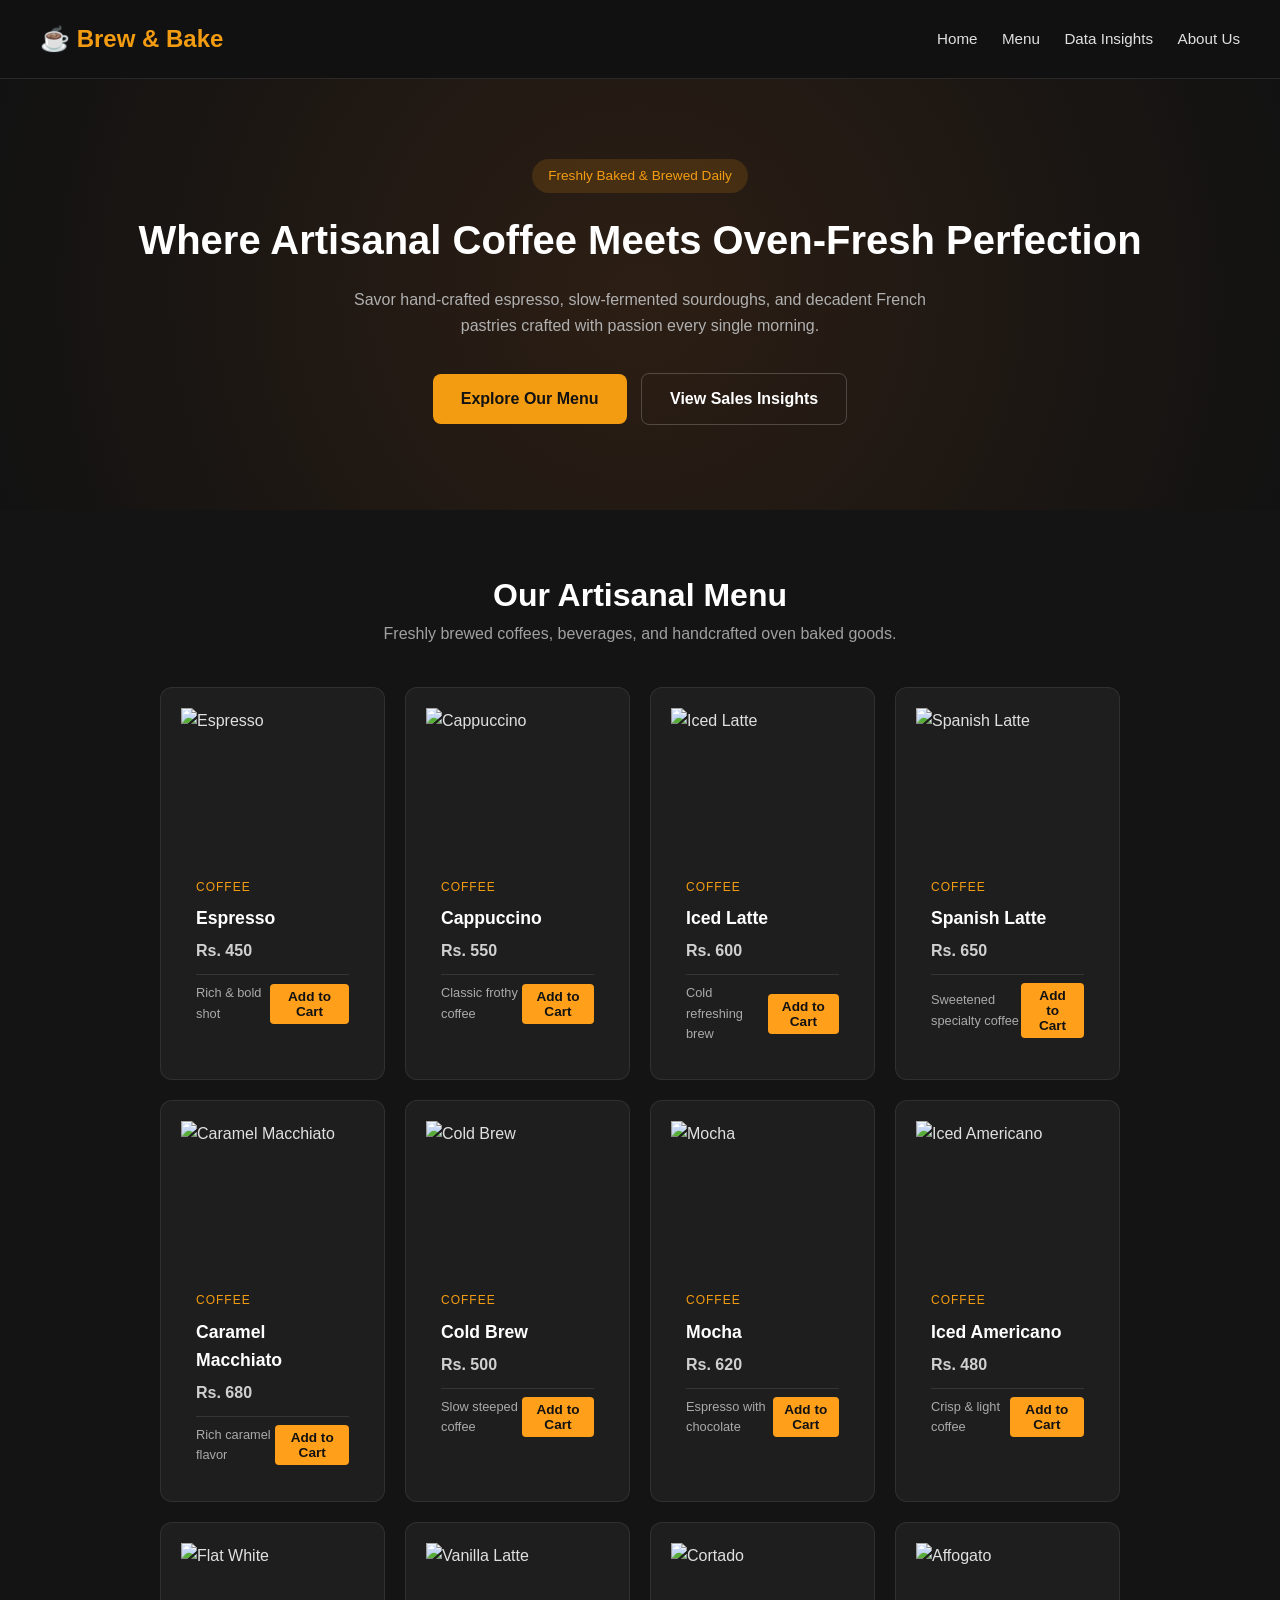
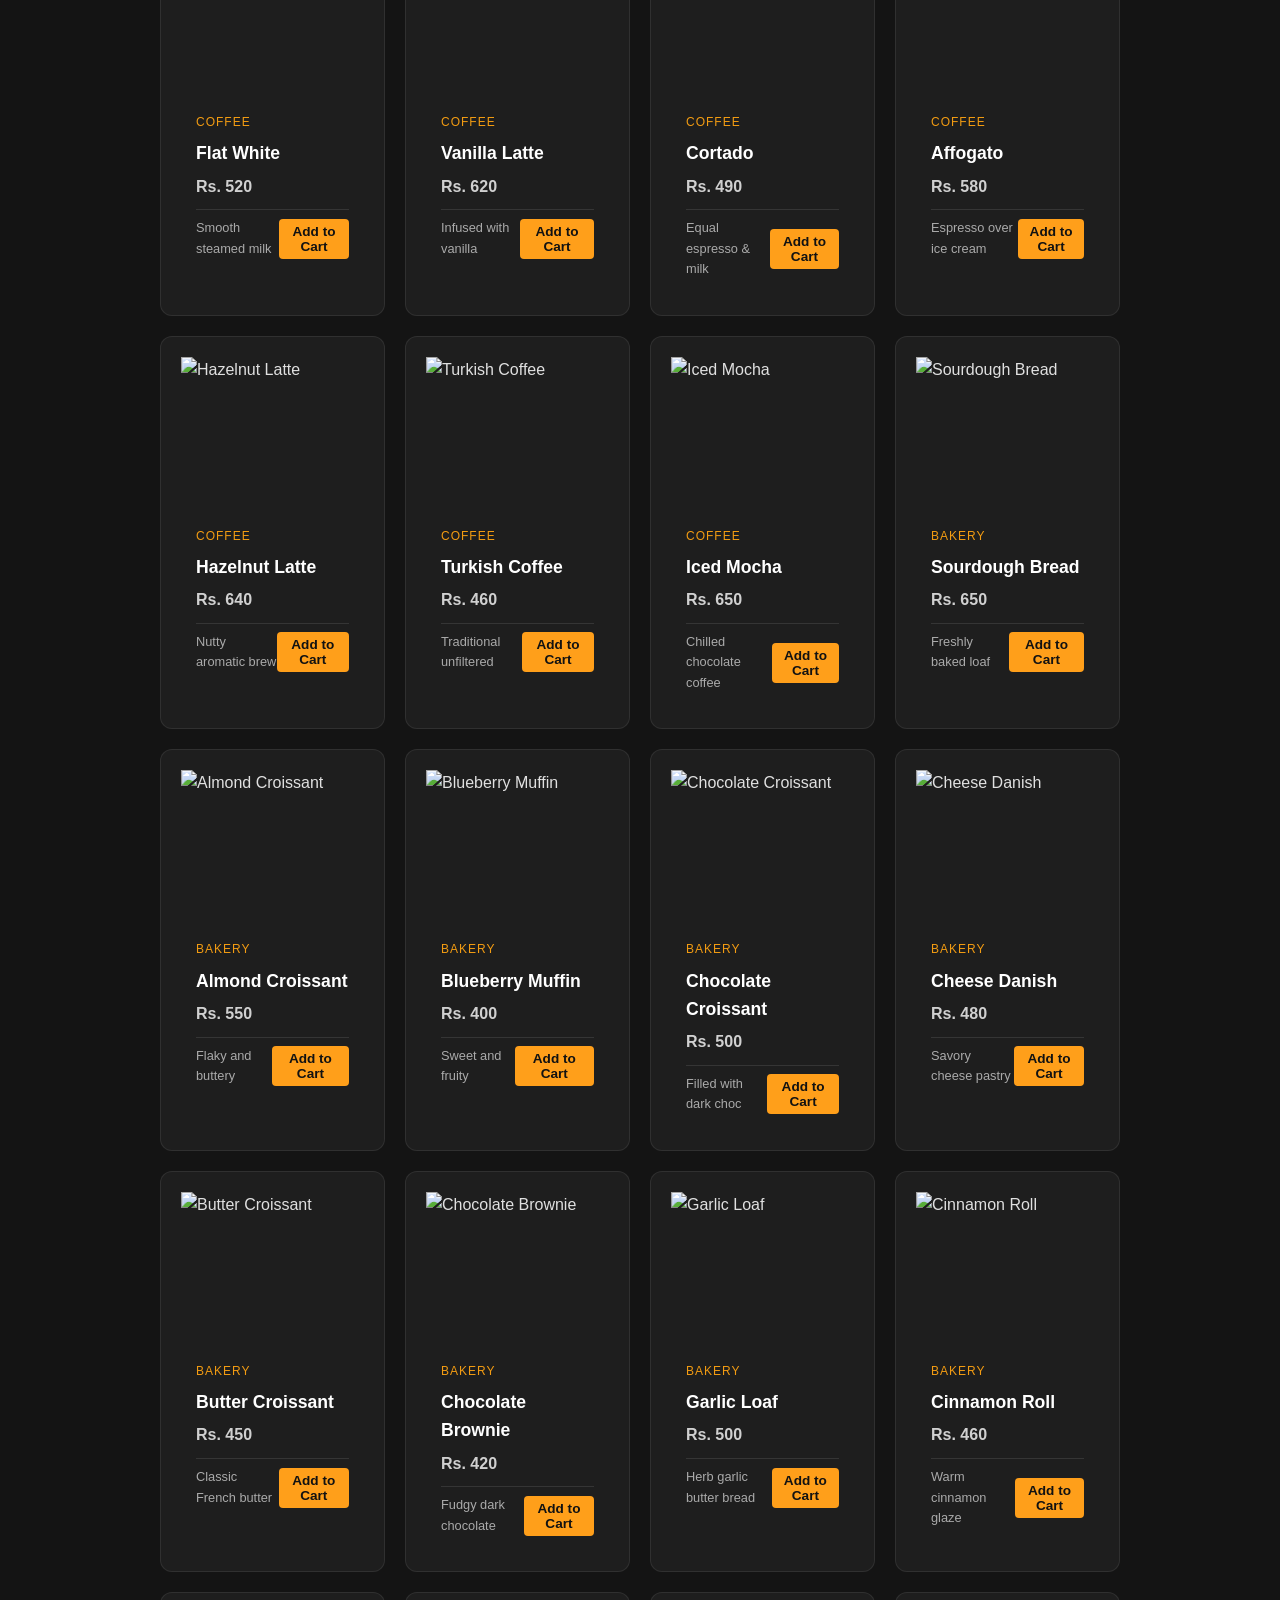
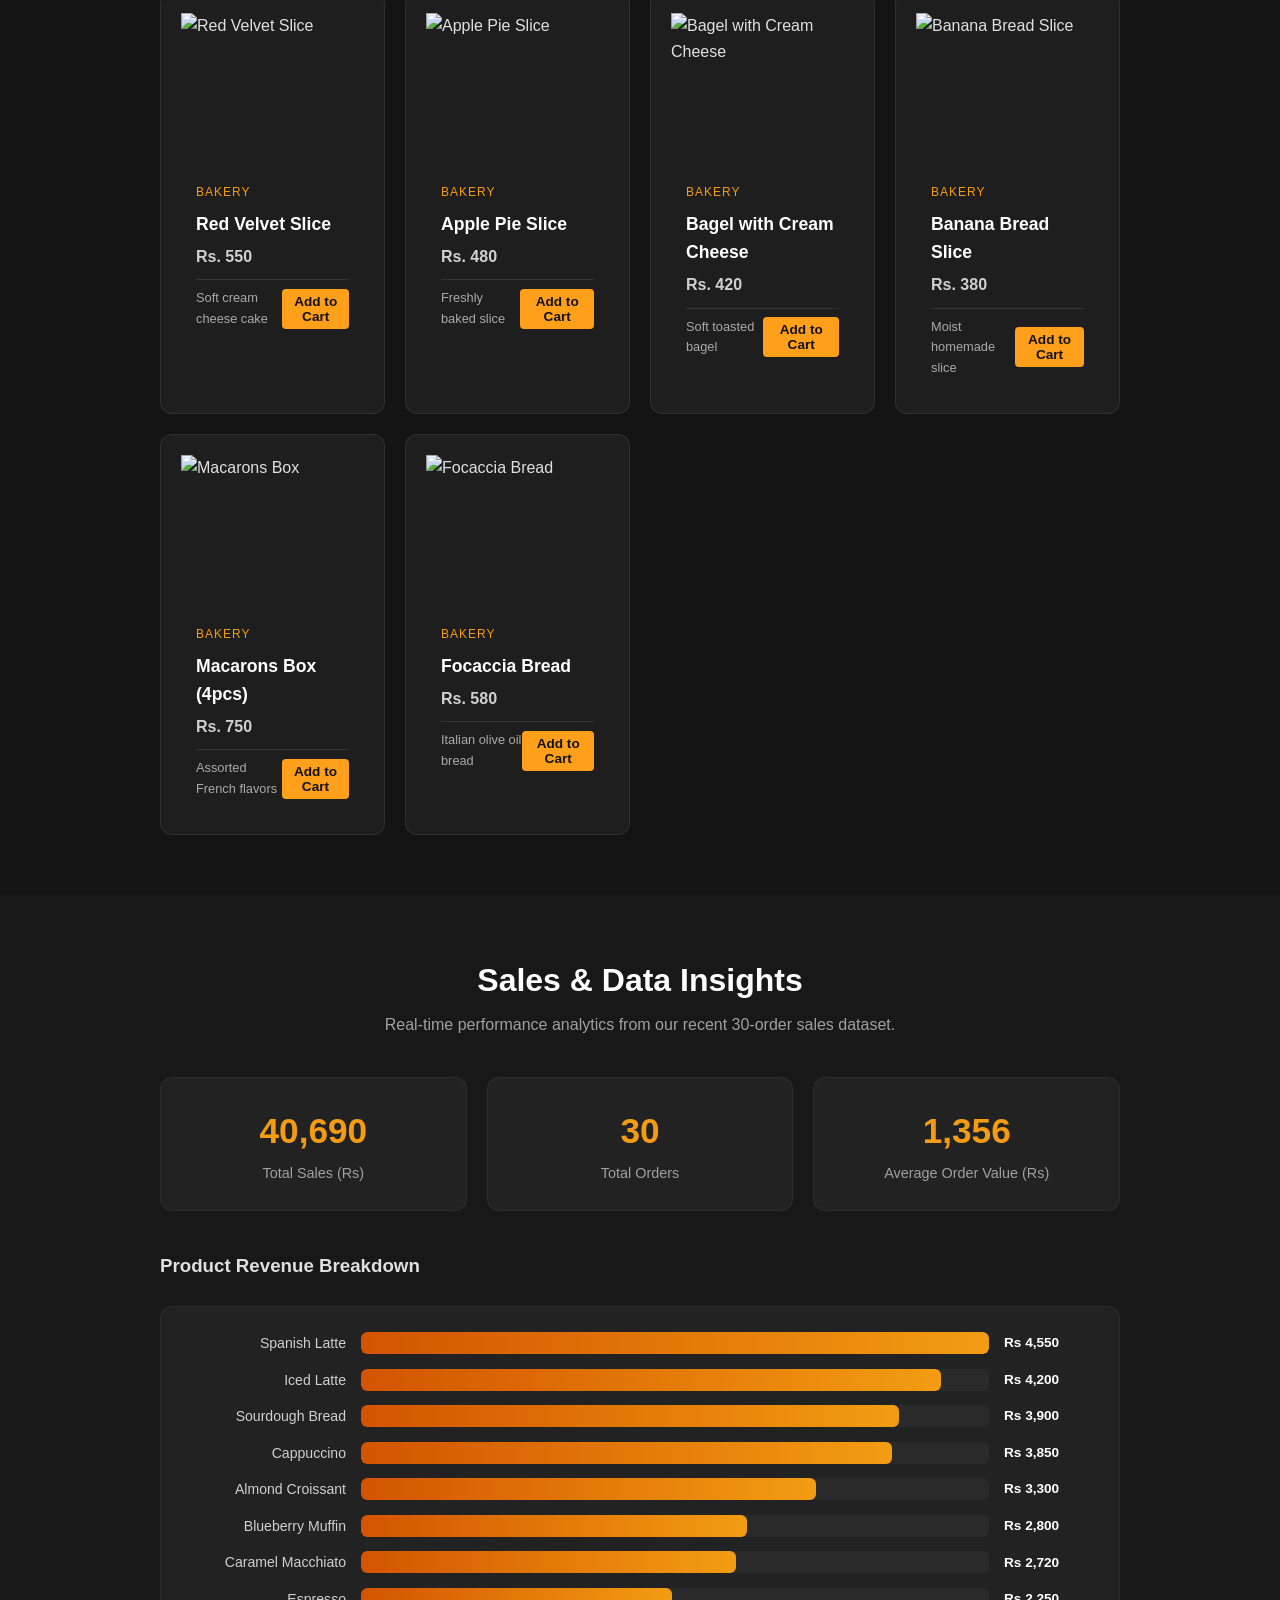
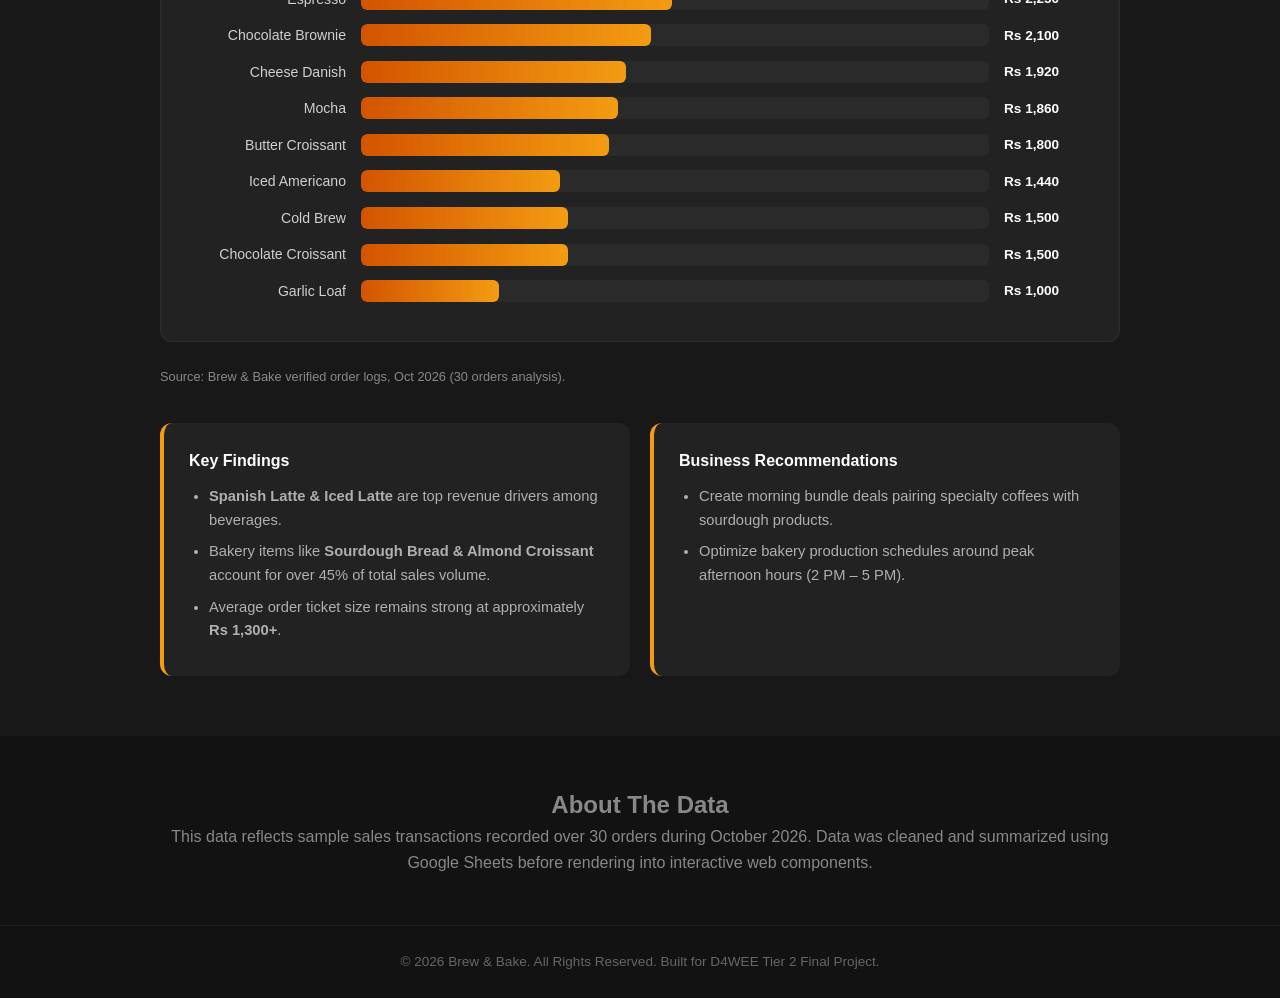
==== index.html @ 4678f319 "Add files via upload" ====
<!DOCTYPE html>
<html lang="en">
<head>
  <meta charset="UTF-8">
  <meta name="viewport" content="width=device-width, initial-scale=1.0">
  <title>Brew & Bake | Artisanal Coffee & Fresh Bakery</title>
  <link rel="stylesheet" href="style.css">
</head>
<body>

  <!-- Navigation Bar -->
  <header class="navbar">
    <div class="logo">☕ Brew & Bake</div>
    <nav>
      <a href="#home">Home</a>
      <a href="#menu">Menu</a>
      <a href="#insights">Data Insights</a>
      <a href="#about">About Us</a>
    </nav>
  </header>

  <!-- Hero Section -->
  <section id="home" class="hero">
    <div class="hero-content">
      <span class="badge">Freshly Baked & Brewed Daily</span>
      <h1>Where Artisanal Coffee Meets Oven-Fresh Perfection</h1>
      <p>Savor hand-crafted espresso, slow-fermented sourdoughs, and decadent French pastries crafted with passion every single morning.</p>
      <div class="hero-buttons">
        <a href="#menu" class="btn btn-primary">Explore Our Menu</a>
        <a href="#insights" class="btn btn-secondary">View Sales Insights</a>
      </div>
    </div>
  </section>

  <!-- Menu Section (Part 1: Coffee Items) -->
  <section id="menu" class="menu-section">
    <div class="container">
      <h2>Our Artisanal Menu</h2>
      <p class="section-subtitle">Freshly brewed coffees, beverages, and handcrafted oven baked goods.</p>
      
      <div class="menu-grid">
        <!-- Coffee Items -->
        <div class="menu-card">
          <img src="images/espresso.jpg" alt="Espresso">
          <div class="card-content">
            <span class="item-cat">Coffee</span>
            <h3>Espresso</h3>
            <p class="price">Rs. 450</p>
            <div class="cart-section">
              <span class="item-desc">Rich & bold shot</span>
              <button class="add-to-cart-btn" onclick="addToCart('Espresso', 450)">Add to Cart</button>
            </div>
          </div>
        </div>

        <div class="menu-card">
          <img src="images/cappuccino.jpg" alt="Cappuccino">
          <div class="card-content">
            <span class="item-cat">Coffee</span>
            <h3>Cappuccino</h3>
            <p class="price">Rs. 550</p>
            <div class="cart-section">
              <span class="item-desc">Classic frothy coffee</span>
              <button class="add-to-cart-btn" onclick="addToCart('Cappuccino', 550)">Add to Cart</button>
            </div>
          </div>
        </div>

        <div class="menu-card">
          <img src="images/iced-latte.jpg" alt="Iced Latte">
          <div class="card-content">
            <span class="item-cat">Coffee</span>
            <h3>Iced Latte</h3>
            <p class="price">Rs. 600</p>
            <div class="cart-section">
              <span class="item-desc">Cold refreshing brew</span>
              <button class="add-to-cart-btn" onclick="addToCart('Iced Latte', 600)">Add to Cart</button>
            </div>
          </div>
        </div>

        <div class="menu-card">
          <img src="images/spanish-latte.jpg" alt="Spanish Latte">
          <div class="card-content">
            <span class="item-cat">Coffee</span>
            <h3>Spanish Latte</h3>
            <p class="price">Rs. 650</p>
            <div class="cart-section">
              <span class="item-desc">Sweetened specialty coffee</span>
              <button class="add-to-cart-btn" onclick="addToCart('Spanish Latte', 650)">Add to Cart</button>
            </div>
          </div>
        </div>

        <div class="menu-card">
          <img src="images/caramel-macchiato.jpg" alt="Caramel Macchiato">
          <div class="card-content">
            <span class="item-cat">Coffee</span>
            <h3>Caramel Macchiato</h3>
            <p class="price">Rs. 680</p>
            <div class="cart-section">
              <span class="item-desc">Rich caramel flavor</span>
              <button class="add-to-cart-btn" onclick="addToCart('Caramel Macchiato', 680)">Add to Cart</button>
            </div>
          </div>
        </div>

        <div class="menu-card">
          <img src="images/cold-brew.jpg" alt="Cold Brew">
          <div class="card-content">
            <span class="item-cat">Coffee</span>
            <h3>Cold Brew</h3>
            <p class="price">Rs. 500</p>
            <div class="cart-section">
              <span class="item-desc">Slow steeped coffee</span>
              <button class="add-to-cart-btn" onclick="addToCart('Cold Brew', 500)">Add to Cart</button>
            </div>
          </div>
        </div>

        <div class="menu-card">
          <img src="images/mocha.jpg" alt="Mocha">
          <div class="card-content">
            <span class="item-cat">Coffee</span>
            <h3>Mocha</h3>
            <p class="price">Rs. 620</p>
            <div class="cart-section">
              <span class="item-desc">Espresso with chocolate</span>
              <button class="add-to-cart-btn" onclick="addToCart('Mocha', 620)">Add to Cart</button>
            </div>
          </div>
        </div>

        <div class="menu-card">
          <img src="images/iced-americano.jpg" alt="Iced Americano">
          <div class="card-content">
            <span class="item-cat">Coffee</span>
            <h3>Iced Americano</h3>
            <p class="price">Rs. 480</p>
            <div class="cart-section">
              <span class="item-desc">Crisp & light coffee</span>
              <button class="add-to-cart-btn" onclick="addToCart('Iced Americano', 480)">Add to Cart</button>
            </div>
          </div>
        </div>

        <div class="menu-card">
          <img src="images/flat-white.jpg" alt="Flat White">
          <div class="card-content">
            <span class="item-cat">Coffee</span>
            <h3>Flat White</h3>
            <p class="price">Rs. 520</p>
            <div class="cart-section">
              <span class="item-desc">Smooth steamed milk</span>
              <button class="add-to-cart-btn" onclick="addToCart('Flat White', 520)">Add to Cart</button>
            </div>
          </div>
        </div>

        <div class="menu-card">
          <img src="images/vanilla-latte.jpg" alt="Vanilla Latte">
          <div class="card-content">
            <span class="item-cat">Coffee</span>
            <h3>Vanilla Latte</h3>
            <p class="price">Rs. 620</p>
            <div class="cart-section">
              <span class="item-desc">Infused with vanilla</span>
              <button class="add-to-cart-btn" onclick="addToCart('Vanilla Latte', 620)">Add to Cart</button>
            </div>
          </div>
        </div>

        <div class="menu-card">
          <img src="images/cortado.jpg" alt="Cortado">
          <div class="card-content">
            <span class="item-cat">Coffee</span>
            <h3>Cortado</h3>
            <p class="price">Rs. 490</p>
            <div class="cart-section">
              <span class="item-desc">Equal espresso & milk</span>
              <button class="add-to-cart-btn" onclick="addToCart('Cortado', 490)">Add to Cart</button>
            </div>
          </div>
        </div>

        <div class="menu-card">
          <img src="images/affogato.jpg" alt="Affogato">
          <div class="card-content">
            <span class="item-cat">Coffee</span>
            <h3>Affogato</h3>
            <p class="price">Rs. 580</p>
            <div class="cart-section">
              <span class="item-desc">Espresso over ice cream</span>
              <button class="add-to-cart-btn" onclick="addToCart('Affogato', 580)">Add to Cart</button>
            </div>
          </div>
        </div>

        <div class="menu-card">
          <img src="images/hazelnut-latte.jpg" alt="Hazelnut Latte">
          <div class="card-content">
            <span class="item-cat">Coffee</span>
            <h3>Hazelnut Latte</h3>
            <p class="price">Rs. 640</p>
            <div class="cart-section">
              <span class="item-desc">Nutty aromatic brew</span>
              <button class="add-to-cart-btn" onclick="addToCart('Hazelnut Latte', 640)">Add to Cart</button>
            </div>
          </div>
        </div>

        <div class="menu-card">
          <img src="images/turkish-coffee.jpg" alt="Turkish Coffee">
          <div class="card-content">
            <span class="item-cat">Coffee</span>
            <h3>Turkish Coffee</h3>
            <p class="price">Rs. 460</p>
            <div class="cart-section">
              <span class="item-desc">Traditional unfiltered</span>
              <button class="add-to-cart-btn" onclick="addToCart('Turkish Coffee', 460)">Add to Cart</button>
            </div>
          </div>
        </div>

        <div class="menu-card">
          <img src="images/iced-mocha.jpg" alt="Iced Mocha">
          <div class="card-content">
            <span class="item-cat">Coffee</span>
            <h3>Iced Mocha</h3>
            <p class="price">Rs. 650</p>
            <div class="cart-section">
              <span class="item-desc">Chilled chocolate coffee</span>
              <button class="add-to-cart-btn" onclick="addToCart('Iced Mocha', 650)">Add to Cart</button>
            </div>
          </div>
        </div>
        <!-- Bakery Items -->
        <div class="menu-card">
          <img src="images/sourdough-bread.jpg" alt="Sourdough Bread">
          <div class="card-content">
            <span class="item-cat">Bakery</span>
            <h3>Sourdough Bread</h3>
            <p class="price">Rs. 650</p>
            <div class="cart-section">
              <span class="item-desc">Freshly baked loaf</span>
              <button class="add-to-cart-btn" onclick="addToCart('Sourdough Bread', 650)">Add to Cart</button>
            </div>
          </div>
        </div>

        <div class="menu-card">
          <img src="images/almond-croissant.jpg" alt="Almond Croissant">
          <div class="card-content">
            <span class="item-cat">Bakery</span>
            <h3>Almond Croissant</h3>
            <p class="price">Rs. 550</p>
            <div class="cart-section">
              <span class="item-desc">Flaky and buttery</span>
              <button class="add-to-cart-btn" onclick="addToCart('Almond Croissant', 550)">Add to Cart</button>
            </div>
          </div>
        </div>

        <div class="menu-card">
          <img src="images/blueberry-muffin.jpg" alt="Blueberry Muffin">
          <div class="card-content">
            <span class="item-cat">Bakery</span>
            <h3>Blueberry Muffin</h3>
            <p class="price">Rs. 400</p>
            <div class="cart-section">
              <span class="item-desc">Sweet and fruity</span>
              <button class="add-to-cart-btn" onclick="addToCart('Blueberry Muffin', 400)">Add to Cart</button>
            </div>
          </div>
        </div>

        <div class="menu-card">
          <img src="images/chocolate-croissant.jpg" alt="Chocolate Croissant">
          <div class="card-content">
            <span class="item-cat">Bakery</span>
            <h3>Chocolate Croissant</h3>
            <p class="price">Rs. 500</p>
            <div class="cart-section">
              <span class="item-desc">Filled with dark choc</span>
              <button class="add-to-cart-btn" onclick="addToCart('Chocolate Croissant', 500)">Add to Cart</button>
            </div>
          </div>
        </div>

        <div class="menu-card">
          <img src="images/cheese-danish.jpg" alt="Cheese Danish">
          <div class="card-content">
            <span class="item-cat">Bakery</span>
            <h3>Cheese Danish</h3>
            <p class="price">Rs. 480</p>
            <div class="cart-section">
              <span class="item-desc">Savory cheese pastry</span>
              <button class="add-to-cart-btn" onclick="addToCart('Cheese Danish', 480)">Add to Cart</button>
            </div>
          </div>
        </div>

        <div class="menu-card">
          <img src="images/butter-croissant.jpg" alt="Butter Croissant">
          <div class="card-content">
            <span class="item-cat">Bakery</span>
            <h3>Butter Croissant</h3>
            <p class="price">Rs. 450</p>
            <div class="cart-section">
              <span class="item-desc">Classic French butter</span>
              <button class="add-to-cart-btn" onclick="addToCart('Butter Croissant', 450)">Add to Cart</button>
            </div>
          </div>
        </div>

        <div class="menu-card">
          <img src="images/chocolate-brownie.jpg" alt="Chocolate Brownie">
          <div class="card-content">
            <span class="item-cat">Bakery</span>
            <h3>Chocolate Brownie</h3>
            <p class="price">Rs. 420</p>
            <div class="cart-section">
              <span class="item-desc">Fudgy dark chocolate</span>
              <button class="add-to-cart-btn" onclick="addToCart('Chocolate Brownie', 420)">Add to Cart</button>
            </div>
          </div>
        </div>

        <div class="menu-card">
          <img src="images/garlic-loaf.jpg" alt="Garlic Loaf">
          <div class="card-content">
            <span class="item-cat">Bakery</span>
            <h3>Garlic Loaf</h3>
            <p class="price">Rs. 500</p>
            <div class="cart-section">
              <span class="item-desc">Herb garlic butter bread</span>
              <button class="add-to-cart-btn" onclick="addToCart('Garlic Loaf', 500)">Add to Cart</button>
            </div>
          </div>
        </div>

        <div class="menu-card">
          <img src="images/cinnamon-roll.jpg" alt="Cinnamon Roll">
          <div class="card-content">
            <span class="item-cat">Bakery</span>
            <h3>Cinnamon Roll</h3>
            <p class="price">Rs. 460</p>
            <div class="cart-section">
              <span class="item-desc">Warm cinnamon glaze</span>
              <button class="add-to-cart-btn" onclick="addToCart('Cinnamon Roll', 460)">Add to Cart</button>
            </div>
          </div>
        </div>

        <div class="menu-card">
          <img src="images/red-velvet.jpg" alt="Red Velvet Slice">
          <div class="card-content">
            <span class="item-cat">Bakery</span>
            <h3>Red Velvet Slice</h3>
            <p class="price">Rs. 550</p>
            <div class="cart-section">
              <span class="item-desc">Soft cream cheese cake</span>
              <button class="add-to-cart-btn" onclick="addToCart('Red Velvet Slice', 550)">Add to Cart</button>
            </div>
          </div>
        </div>

        <div class="menu-card">
          <img src="images/apple-pie.jpg" alt="Apple Pie Slice">
          <div class="card-content">
            <span class="item-cat">Bakery</span>
            <h3>Apple Pie Slice</h3>
            <p class="price">Rs. 480</p>
            <div class="cart-section">
              <span class="item-desc">Freshly baked slice</span>
              <button class="add-to-cart-btn" onclick="addToCart('Apple Pie Slice', 480)">Add to Cart</button>
            </div>
          </div>
        </div>

        <div class="menu-card">
          <img src="images/bagel.jpg" alt="Bagel with Cream Cheese">
          <div class="card-content">
            <span class="item-cat">Bakery</span>
            <h3>Bagel with Cream Cheese</h3>
            <p class="price">Rs. 420</p>
            <div class="cart-section">
              <span class="item-desc">Soft toasted bagel</span>
              <button class="add-to-cart-btn" onclick="addToCart('Bagel with Cream Cheese', 420)">Add to Cart</button>
            </div>
          </div>
        </div>

        <div class="menu-card">
          <img src="images/banana-bread.jpg" alt="Banana Bread Slice">
          <div class="card-content">
            <span class="item-cat">Bakery</span>
            <h3>Banana Bread Slice</h3>
            <p class="price">Rs. 380</p>
            <div class="cart-section">
              <span class="item-desc">Moist homemade slice</span>
              <button class="add-to-cart-btn" onclick="addToCart('Banana Bread Slice', 380)">Add to Cart</button>
            </div>
          </div>
        </div>

        <div class="menu-card">
          <img src="images/macarons.jpg" alt="Macarons Box">
          <div class="card-content">
            <span class="item-cat">Bakery</span>
            <h3>Macarons Box (4pcs)</h3>
            <p class="price">Rs. 750</p>
            <div class="cart-section">
              <span class="item-desc">Assorted French flavors</span>
              <button class="add-to-cart-btn" onclick="addToCart('Macarons Box (4pcs)', 750)">Add to Cart</button>
            </div>
          </div>
        </div>

        <div class="menu-card">
          <img src="images/focaccia.jpg" alt="Focaccia Bread">
          <div class="card-content">
            <span class="item-cat">Bakery</span>
            <h3>Focaccia Bread</h3>
            <p class="price">Rs. 580</p>
            <div class="cart-section">
              <span class="item-desc">Italian olive oil bread</span>
              <button class="add-to-cart-btn" onclick="addToCart('Focaccia Bread', 580)">Add to Cart</button>
            </div>
          </div>
        </div>
      </div>
    </div>
  </section>

  <!-- Data Insights Section -->
  <section id="insights" class="insights-section">
    <div class="container">
      <h2>Sales & Data Insights</h2>
      <p class="section-subtitle">Real-time performance analytics from our recent 30-order sales dataset.</p>

      <!-- KPI Cards -->
      <div class="kpis">
        <div class="kpi">
          <span class="kpi-number" id="kpiSales">0</span>
          <span class="kpi-label">Total Sales (Rs)</span>
        </div>
        <div class="kpi">
          <span class="kpi-number" id="kpiOrders">0</span>
          <span class="kpi-label">Total Orders</span>
        </div>
        <div class="kpi">
          <span class="kpi-number" id="kpiAvg">0</span>
          <span class="kpi-label">Average Order Value (Rs)</span>
        </div>
      </div>

      <!-- Bar Chart -->
      <h3>Product Revenue Breakdown</h3>
      <div id="barChart" class="bars"></div>
      <p class="source">Source: Brew & Bake verified order logs, Oct 2026 (30 orders analysis).</p>

      <!-- Findings & Recommendations -->
      <div class="insights-grid">
        <div class="insight-card">
          <h4>Key Findings</h4>
          <ul>
            <li><strong>Spanish Latte & Iced Latte</strong> are top revenue drivers among beverages.</li>
            <li>Bakery items like <strong>Sourdough Bread & Almond Croissant</strong> account for over 45% of total sales volume.</li>
            <li>Average order ticket size remains strong at approximately <strong>Rs 1,300+</strong>.</li>
          </ul>
        </div>
        <div class="insight-card">
          <h4>Business Recommendations</h4>
          <ul>
            <li>Create morning bundle deals pairing specialty coffees with sourdough products.</li>
            <li>Optimize bakery production schedules around peak afternoon hours (2 PM – 5 PM).</li>
          </ul>
        </div>
      </div>
    </div>
  </section>

  <!-- About Section -->
  <section id="about" class="about-section">
    <div class="container">
      <h2>About The Data</h2>
      <p>This data reflects sample sales transactions recorded over 30 orders during October 2026. Data was cleaned and summarized using Google Sheets before rendering into interactive web components.</p>
    </div>
  </section>

  <footer>
    <p>&copy; 2026 Brew & Bake. All Rights Reserved. Built for D4WEE Tier 2 Final Project.</p>
  </footer>

  <!-- Checkout Modal -->
  <div id="checkoutModal" class="modal" style="display: none;">
    <div class="modal-content">
      <span class="close-btn" onclick="closeCheckout()">&times;</span>
      <h2>Complete Your Order</h2>
      <form id="checkoutForm" onsubmit="submitOrder(event)">
        <div class="form-group">
          <label>Phone Number:</label>
          <input type="text" id="custPhone" placeholder="0300-1234567" required>
        </div>
        <div class="form-group">
          <label>Delivery / Dining Location:</label>
          <input type="text" id="custLocation" value="Gulgasht Colony, Street 4, Multan" required>
        </div>
        <div class="form-group">
          <label>Preferred Timing:</label>
          <input type="text" id="custTiming" value="ASAP (Within 30-40 mins)" required>
        </div>
        <button type="submit" class="btn btn-primary" style="width:100%; margin-top:15px;">Confirm Order</button>
      </form>
      <div id="orderSuccessMsg" style="display:none; margin-top:15px; color:#f39c12; font-weight:600; text-align:center;"></div>
    </div>
  </div>

  <script src="script.js" defer></script>
</body>
</html>
---- style.css ----
/* General Reset */
* {
  margin: 0;
  padding: 0;
  box-sizing: border-box;
  font-family: 'Segoe UI', Tahoma, Geneva, Verdana, sans-serif;
}

body {
  background-color: #121212;
  color: #e0e0e0;
  line-height: 1.6;
}

.container {
  max-width: 1000px;
  margin: 0 auto;
  padding: 0 20px;
}

/* Navbar */
.navbar {
  display: flex;
  justify-content: space-between;
  align-items: center;
  padding: 20px 40px;
  background: rgba(18, 18, 18, 0.95);
  border-bottom: 1px solid rgba(255, 255, 255, 0.1);
  position: sticky;
  top: 0;
  z-index: 100;
}

.logo {
  font-size: 1.5rem;
  font-weight: bold;
  color: #f39c12;
}

.navbar nav a {
  color: #e0e0e0;
  text-decoration: none;
  margin-left: 20px;
  font-size: 0.95rem;
  transition: color 0.3s;
}

.navbar nav a:hover {
  color: #f39c12;
}

/* Hero Section */
.hero {
  padding: 80px 20px;
  text-align: center;
  background: radial-gradient(circle at center, #2c1e14 0%, #121212 100%);
}

.badge {
  background: rgba(243, 156, 18, 0.15);
  color: #f39c12;
  padding: 6px 16px;
  border-radius: 20px;
  font-size: 0.85rem;
  display: inline-block;
  margin-bottom: 15px;
}

.hero h1 {
  font-size: 2.5rem;
  color: #ffffff;
  margin-bottom: 15px;
}

.hero p {
  max-width: 600px;
  margin: 0 auto 30px auto;
  color: #b0b0b0;
}

.btn {
  display: inline-block;
  padding: 12px 28px;
  border-radius: 8px;
  text-decoration: none;
  font-weight: 600;
  margin: 5px;
  transition: transform 0.2s;
}

.btn-primary {
  background: #f39c12;
  color: #121212;
}

.btn-secondary {
  border: 1px solid rgba(255, 255, 255, 0.2);
  color: #ffffff;
}

.btn:hover {
  transform: translateY(-2px);
}

/* Data Insights Section */
.insights-section {
  padding: 60px 0;
  background: #181818;
}

.insights-section h2 {
  font-size: 2rem;
  color: #ffffff;
  margin-bottom: 5px;
  text-align: center;
}

.section-subtitle {
  text-align: center;
  color: #a0a0a0;
  margin-bottom: 40px;
}

/* KPI Cards */
.kpis {
  display: flex;
  flex-wrap: wrap;
  gap: 20px;
  margin-bottom: 40px;
}

.kpi {
  flex: 1 1 250px;
  padding: 25px;
  background: #222222;
  border-radius: 12px;
  border: 1px solid rgba(255, 255, 255, 0.05);
  text-align: center;
}

.kpi-number {
  display: block;
  font-size: 2.2rem;
  font-weight: 700;
  color: #f39c12;
}

.kpi-label {
  font-size: 0.9rem;
  color: #a0a0a0;
}

/* Custom JS Bar Chart */
.bars {
  margin: 25px 0;
  background: #222222;
  padding: 25px;
  border-radius: 12px;
  border: 1px solid rgba(255, 255, 255, 0.05);
}

.bar-row {
  display: flex;
  align-items: center;
  gap: 15px;
  margin-bottom: 14px;
}

.bar-label {
  flex: 0 0 160px;
  font-size: 0.88rem;
  text-align: right;
  color: #d0d0d0;
}

.bar-track {
  flex: 1;
  background: #2a2a2a;
  height: 22px;
  border-radius: 6px;
  overflow: hidden;
}

.bar {
  display: block;
  height: 100%;
  background: linear-gradient(90deg, #d35400, #f39c12);
  border-radius: 6px;
  transition: width 0.6s ease;
}

.bar-value {
  flex: 0 0 90px;
  font-size: 0.85rem;
  font-weight: 600;
  color: #ffffff;
}

.source {
  font-size: 0.8rem;
  color: #888888;
  margin-bottom: 35px;
}

/* Insights Grid */
.insights-grid {
  display: grid;
  grid-template-columns: repeat(auto-fit, minmax(300px, 1fr));
  gap: 20px;
}

.insight-card {
  background: #222222;
  padding: 25px;
  border-radius: 12px;
  border-left: 4px solid #f39c12;
}

.insight-card h4 {
  color: #ffffff;
  margin-bottom: 12px;
}

.insight-card ul {
  padding-left: 20px;
  color: #b0b0b0;
  font-size: 0.92rem;
}

.insight-card li {
  margin-bottom: 8px;
}

.about-section {
  padding: 50px 0;
  text-align: center;
  color: #888888;
}

footer {
  text-align: center;
  padding: 25px;
  border-top: 1px solid rgba(255, 255, 255, 0.05);
  font-size: 0.85rem;
  color: #666666;
}

/* Mobile Responsiveness */
@media (max-width: 600px) {
  .hero h1 { font-size: 1.8rem; }
  .bar-label { flex: 0 0 110px; font-size: 0.8rem; }
  .navbar { padding: 15px 20px; }
  .navbar nav { display: none; }
}
/* Menu Styling */
.menu-section {
  padding: 60px 0;
  background: #141414;
}

.menu-section h2 {
  font-size: 2rem;
  color: #ffffff;
  text-align: center;
}

.menu-grid {
  display: grid;
  grid-template-columns: repeat(auto-fill, minmax(220px, 1fr));
  gap: 20px;
  margin-top: 30px;
}

.menu-card {
  background: #1e1e1e;
  padding: 20px;
  border-radius: 10px;
  border: 1px solid rgba(255, 255, 255, 0.05);
  transition: transform 0.2s ease, border-color 0.2s ease;
}

.menu-card:hover {
  transform: translateY(-4px);
  border-color: #f39c12;
}

.item-cat {
  font-size: 0.75rem;
  text-transform: uppercase;
  color: #f39c12;
  letter-spacing: 1px;
}

.menu-card h3 {
  font-size: 1.1rem;
  color: #ffffff;
  margin: 6px 0;
}

.menu-card .price {
  font-weight: 600;
  color: #d0d0d0;
}

/* Smooth Scrolling for links */
html {
  scroll-behavior: smooth;
}
/* Menu Card Image Styling */
.menu-card {
  background: #1e1e1e;
  border-radius: 12px;
  overflow: hidden; /* Images ke corners rounding fit karne ke liye */
  border: 1px solid rgba(255, 255, 255, 0.08);
  transition: transform 0.2s ease, border-color 0.2s ease;
}

.menu-card:hover {
  transform: translateY(-4px);
  border-color: #f39c12;
}

.menu-card img {
  width: 100%;
  height: 150px;
  object-fit: cover; /* Image stretch/distortion se bachati hai */
  display: block;
}

.card-content {
  padding: 15px;
}
/* Modal Styling */
.modal {
  position: fixed;
  z-index: 1000;
  left: 0;
  top: 0;
  width: 100%;
  height: 100%;
  background-color: rgba(0,0,0,0.8);
}

.modal-content {
  background-color: #1e1e1e;
  margin: 10% auto;
  padding: 30px;
  border: 1px solid #f39c12;
  width: 90%;
  max-width: 450px;
  border-radius: 12px;
  color: #fff;
  position: relative;
}

.close-btn {
  color: #aaa;
  position: absolute;
  right: 20px;
  top: 15px;
  font-size: 28px;
  font-weight: bold;
  cursor: pointer;
}

.close-btn:hover {
  color: #f39c12;
}

.form-group {
  margin-bottom: 15px;
}

.form-group label {
  display: block;
  margin-bottom: 5px;
  font-size: 0.9rem;
  color: #d0d0d0;
}

.form-group input {
  width: 100%;
  padding: 10px;
  border-radius: 6px;
  border: 1px solid rgba(255,255,255,0.2);
  background: #121212;
  color: #fff;
}
.cart-section {
  display: flex;
  justify-content: space-between;
  align-items: center;
  margin-top: 10px;
  padding-top: 8px;
  border-top: 1px solid rgba(255, 255, 255, 0.1);
}

.item-desc {
  font-size: 0.8rem;
  color: #aaa;
}

.add-to-cart-btn {
  background-color: #ff9f1a;
  color: #121212;
  border: none;
  padding: 5px 10px;
  border-radius: 4px;
  font-weight: 600;
  font-size: 0.85rem;
  cursor: pointer;
}
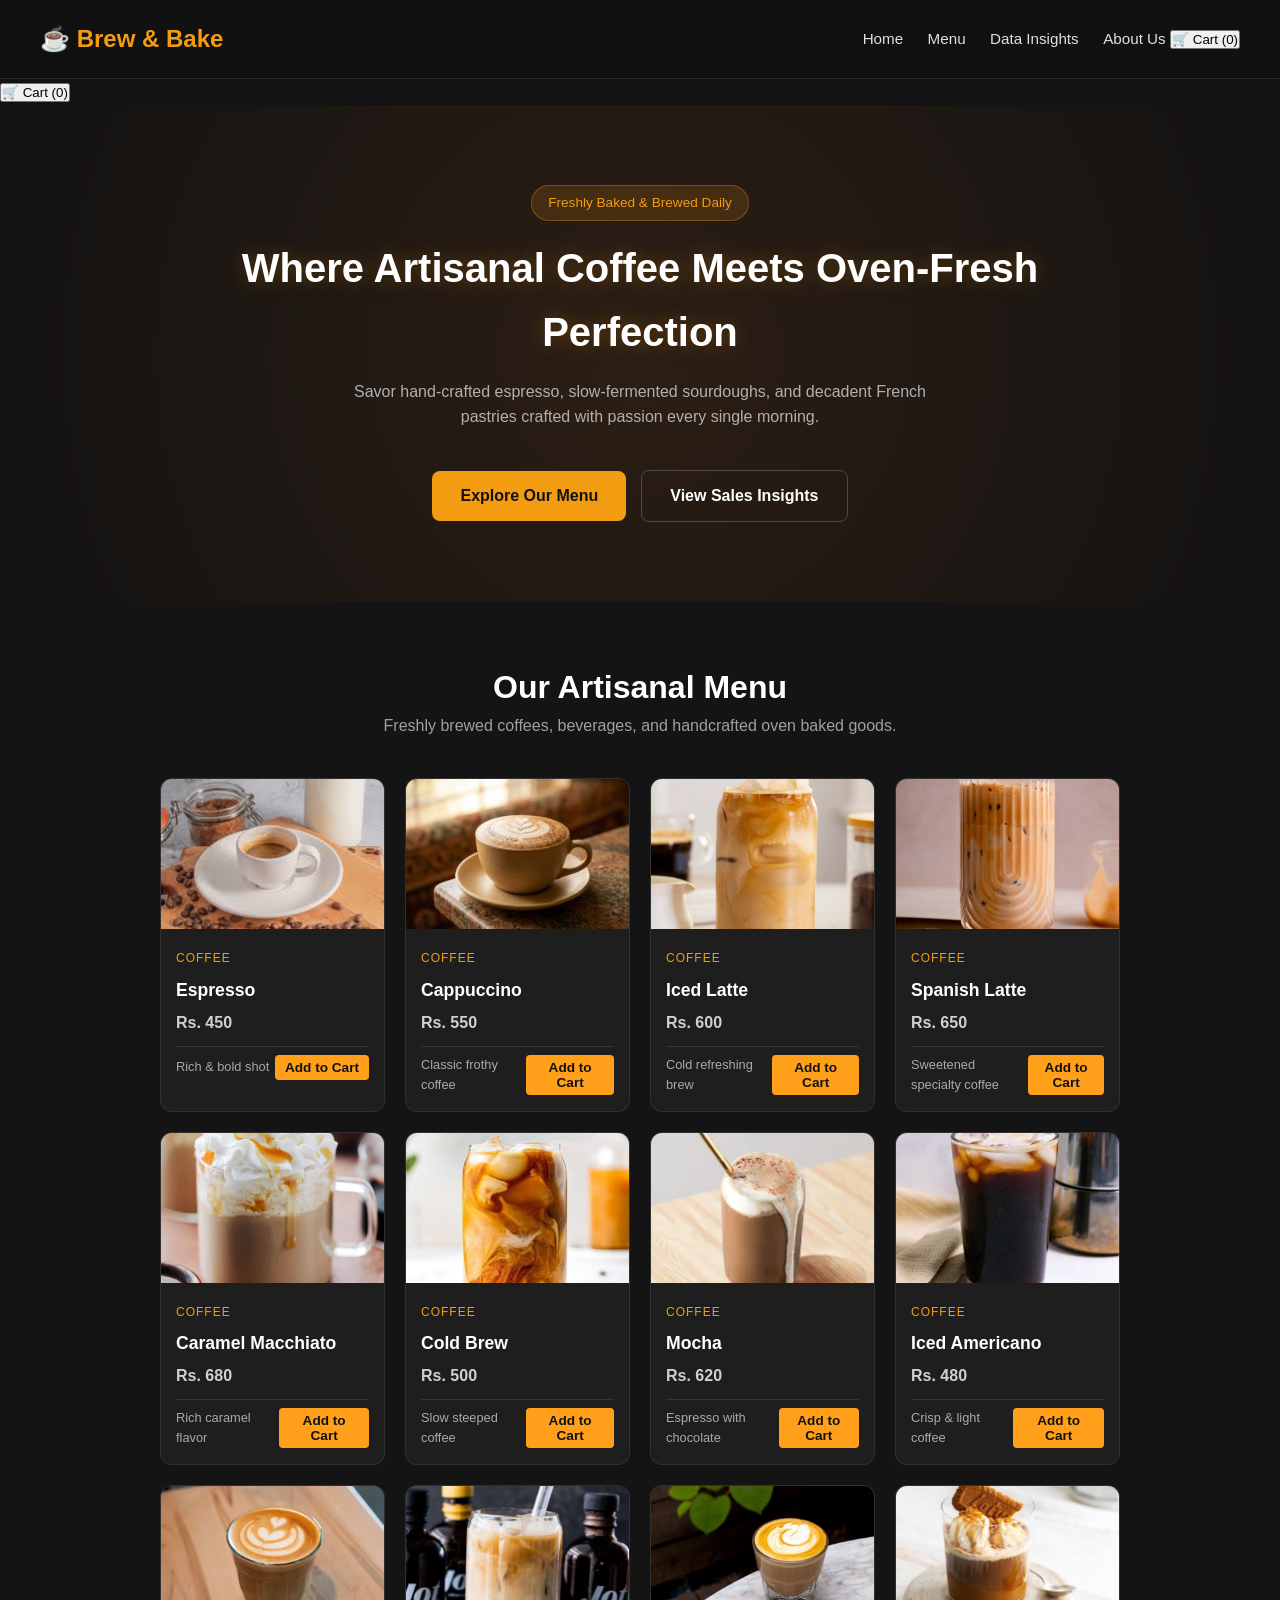
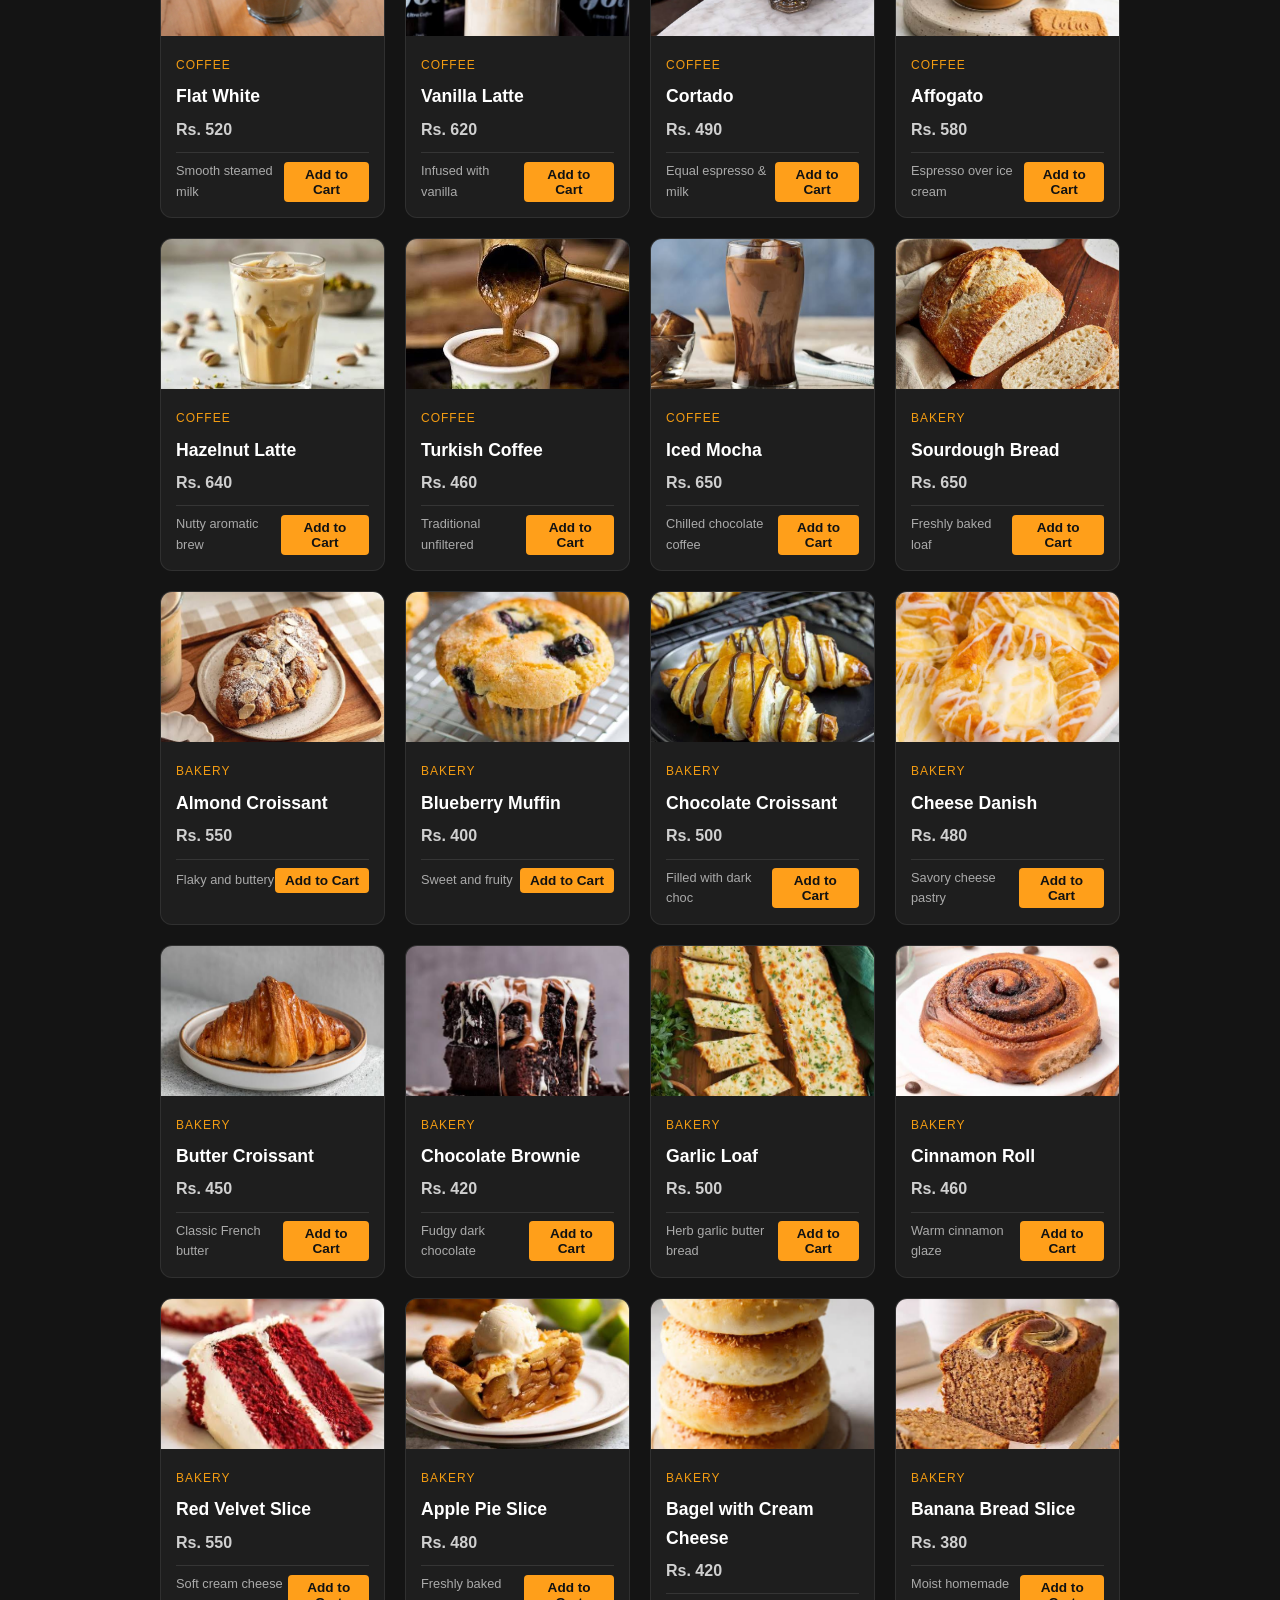
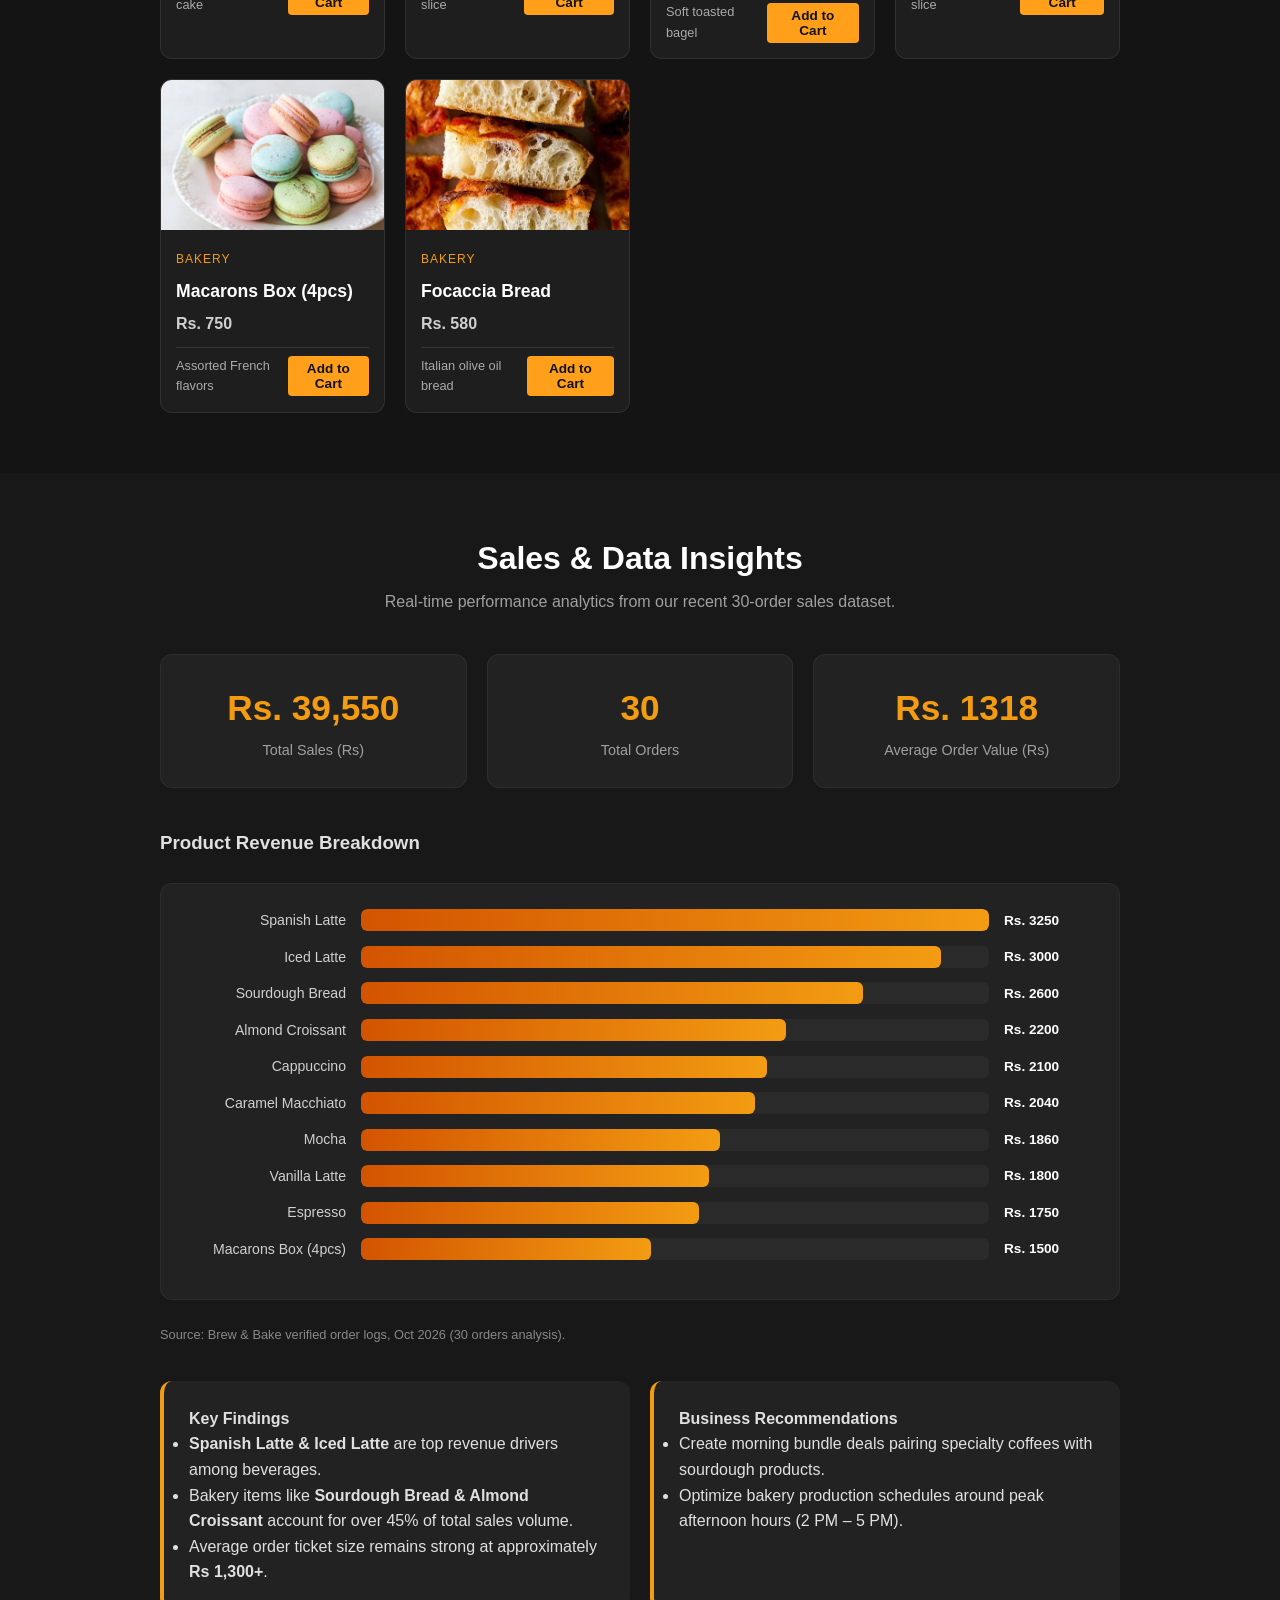
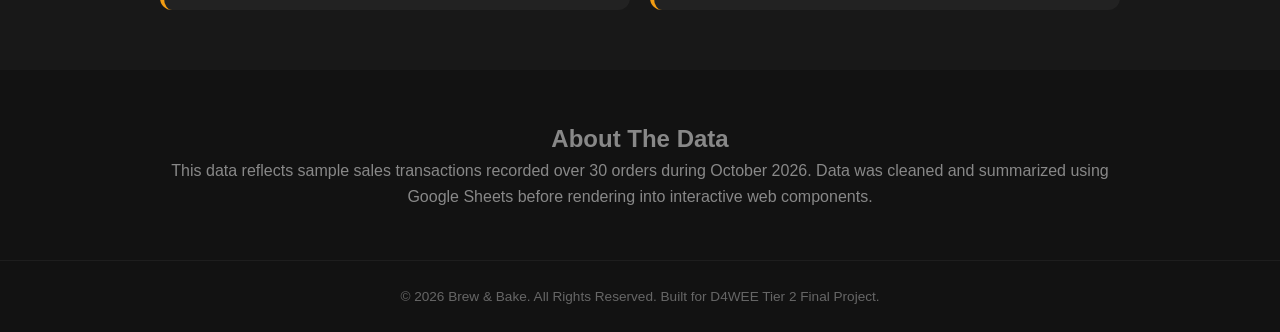
==== commit 2b149503: "Add files via upload" ====
--- a/index.html
+++ b/index.html
@@ -7,8 +7,6 @@
   <link rel="stylesheet" href="style.css">
 </head>
 <body>
-
-  <!-- Navigation Bar -->
   <header class="navbar">
     <div class="logo">☕ Brew & Bake</div>
     <nav>
@@ -16,10 +14,16 @@
       <a href="#menu">Menu</a>
       <a href="#insights">Data Insights</a>
       <a href="#about">About Us</a>
+      <!-- Navigation Mein Cart Button Add Kiya Gaya Hai -->
+      <button class="cart-btn" onclick="openCheckout()">🛒 Cart (<span id="cartCount">0</span>)</button>
     </nav>
   </header>
 
-  <!-- Hero Section -->
+  <!-- Floating Cart Button (Screen ke bottom-right par show hone ke liye) -->
+  <button class="floating-cart-btn" onclick="openCheckout()">
+    🛒 Cart (<span id="cartCount">0</span>)
+  </button>
+
   <section id="home" class="hero">
     <div class="hero-content">
       <span class="badge">Freshly Baked & Brewed Daily</span>
@@ -32,485 +36,86 @@
     </div>
   </section>
 
-  <!-- Menu Section (Part 1: Coffee Items) -->
   <section id="menu" class="menu-section">
     <div class="container">
       <h2>Our Artisanal Menu</h2>
       <p class="section-subtitle">Freshly brewed coffees, beverages, and handcrafted oven baked goods.</p>
-      
       <div class="menu-grid">
-        <!-- Coffee Items -->
-        <div class="menu-card">
-          <img src="images/espresso.jpg" alt="Espresso">
-          <div class="card-content">
-            <span class="item-cat">Coffee</span>
-            <h3>Espresso</h3>
-            <p class="price">Rs. 450</p>
-            <div class="cart-section">
-              <span class="item-desc">Rich & bold shot</span>
-              <button class="add-to-cart-btn" onclick="addToCart('Espresso', 450)">Add to Cart</button>
-            </div>
-          </div>
-        </div>
-
-        <div class="menu-card">
-          <img src="images/cappuccino.jpg" alt="Cappuccino">
-          <div class="card-content">
-            <span class="item-cat">Coffee</span>
-            <h3>Cappuccino</h3>
-            <p class="price">Rs. 550</p>
-            <div class="cart-section">
-              <span class="item-desc">Classic frothy coffee</span>
-              <button class="add-to-cart-btn" onclick="addToCart('Cappuccino', 550)">Add to Cart</button>
-            </div>
-          </div>
-        </div>
-
-        <div class="menu-card">
-          <img src="images/iced-latte.jpg" alt="Iced Latte">
-          <div class="card-content">
-            <span class="item-cat">Coffee</span>
-            <h3>Iced Latte</h3>
-            <p class="price">Rs. 600</p>
-            <div class="cart-section">
-              <span class="item-desc">Cold refreshing brew</span>
-              <button class="add-to-cart-btn" onclick="addToCart('Iced Latte', 600)">Add to Cart</button>
-            </div>
-          </div>
-        </div>
-
-        <div class="menu-card">
-          <img src="images/spanish-latte.jpg" alt="Spanish Latte">
-          <div class="card-content">
-            <span class="item-cat">Coffee</span>
-            <h3>Spanish Latte</h3>
-            <p class="price">Rs. 650</p>
-            <div class="cart-section">
-              <span class="item-desc">Sweetened specialty coffee</span>
-              <button class="add-to-cart-btn" onclick="addToCart('Spanish Latte', 650)">Add to Cart</button>
-            </div>
-          </div>
-        </div>
-
-        <div class="menu-card">
-          <img src="images/caramel-macchiato.jpg" alt="Caramel Macchiato">
-          <div class="card-content">
-            <span class="item-cat">Coffee</span>
-            <h3>Caramel Macchiato</h3>
-            <p class="price">Rs. 680</p>
-            <div class="cart-section">
-              <span class="item-desc">Rich caramel flavor</span>
-              <button class="add-to-cart-btn" onclick="addToCart('Caramel Macchiato', 680)">Add to Cart</button>
-            </div>
-          </div>
-        </div>
-
-        <div class="menu-card">
-          <img src="images/cold-brew.jpg" alt="Cold Brew">
-          <div class="card-content">
-            <span class="item-cat">Coffee</span>
-            <h3>Cold Brew</h3>
-            <p class="price">Rs. 500</p>
-            <div class="cart-section">
-              <span class="item-desc">Slow steeped coffee</span>
-              <button class="add-to-cart-btn" onclick="addToCart('Cold Brew', 500)">Add to Cart</button>
-            </div>
-          </div>
-        </div>
-
-        <div class="menu-card">
-          <img src="images/mocha.jpg" alt="Mocha">
-          <div class="card-content">
-            <span class="item-cat">Coffee</span>
-            <h3>Mocha</h3>
-            <p class="price">Rs. 620</p>
-            <div class="cart-section">
-              <span class="item-desc">Espresso with chocolate</span>
-              <button class="add-to-cart-btn" onclick="addToCart('Mocha', 620)">Add to Cart</button>
-            </div>
-          </div>
-        </div>
-
-        <div class="menu-card">
-          <img src="images/iced-americano.jpg" alt="Iced Americano">
-          <div class="card-content">
-            <span class="item-cat">Coffee</span>
-            <h3>Iced Americano</h3>
-            <p class="price">Rs. 480</p>
-            <div class="cart-section">
-              <span class="item-desc">Crisp & light coffee</span>
-              <button class="add-to-cart-btn" onclick="addToCart('Iced Americano', 480)">Add to Cart</button>
-            </div>
-          </div>
-        </div>
-
-        <div class="menu-card">
-          <img src="images/flat-white.jpg" alt="Flat White">
-          <div class="card-content">
-            <span class="item-cat">Coffee</span>
-            <h3>Flat White</h3>
-            <p class="price">Rs. 520</p>
-            <div class="cart-section">
-              <span class="item-desc">Smooth steamed milk</span>
-              <button class="add-to-cart-btn" onclick="addToCart('Flat White', 520)">Add to Cart</button>
-            </div>
-          </div>
-        </div>
-
-        <div class="menu-card">
-          <img src="images/vanilla-latte.jpg" alt="Vanilla Latte">
-          <div class="card-content">
-            <span class="item-cat">Coffee</span>
-            <h3>Vanilla Latte</h3>
-            <p class="price">Rs. 620</p>
-            <div class="cart-section">
-              <span class="item-desc">Infused with vanilla</span>
-              <button class="add-to-cart-btn" onclick="addToCart('Vanilla Latte', 620)">Add to Cart</button>
-            </div>
-          </div>
-        </div>
-
-        <div class="menu-card">
-          <img src="images/cortado.jpg" alt="Cortado">
-          <div class="card-content">
-            <span class="item-cat">Coffee</span>
-            <h3>Cortado</h3>
-            <p class="price">Rs. 490</p>
-            <div class="cart-section">
-              <span class="item-desc">Equal espresso & milk</span>
-              <button class="add-to-cart-btn" onclick="addToCart('Cortado', 490)">Add to Cart</button>
-            </div>
-          </div>
-        </div>
-
-        <div class="menu-card">
-          <img src="images/affogato.jpg" alt="Affogato">
-          <div class="card-content">
-            <span class="item-cat">Coffee</span>
-            <h3>Affogato</h3>
-            <p class="price">Rs. 580</p>
-            <div class="cart-section">
-              <span class="item-desc">Espresso over ice cream</span>
-              <button class="add-to-cart-btn" onclick="addToCart('Affogato', 580)">Add to Cart</button>
-            </div>
-          </div>
-        </div>
-
-        <div class="menu-card">
-          <img src="images/hazelnut-latte.jpg" alt="Hazelnut Latte">
-          <div class="card-content">
-            <span class="item-cat">Coffee</span>
-            <h3>Hazelnut Latte</h3>
-            <p class="price">Rs. 640</p>
-            <div class="cart-section">
-              <span class="item-desc">Nutty aromatic brew</span>
-              <button class="add-to-cart-btn" onclick="addToCart('Hazelnut Latte', 640)">Add to Cart</button>
-            </div>
-          </div>
-        </div>
-
-        <div class="menu-card">
-          <img src="images/turkish-coffee.jpg" alt="Turkish Coffee">
-          <div class="card-content">
-            <span class="item-cat">Coffee</span>
-            <h3>Turkish Coffee</h3>
-            <p class="price">Rs. 460</p>
-            <div class="cart-section">
-              <span class="item-desc">Traditional unfiltered</span>
-              <button class="add-to-cart-btn" onclick="addToCart('Turkish Coffee', 460)">Add to Cart</button>
-            </div>
-          </div>
-        </div>
-
-        <div class="menu-card">
-          <img src="images/iced-mocha.jpg" alt="Iced Mocha">
-          <div class="card-content">
-            <span class="item-cat">Coffee</span>
-            <h3>Iced Mocha</h3>
-            <p class="price">Rs. 650</p>
-            <div class="cart-section">
-              <span class="item-desc">Chilled chocolate coffee</span>
-              <button class="add-to-cart-btn" onclick="addToCart('Iced Mocha', 650)">Add to Cart</button>
-            </div>
-          </div>
-        </div>
-        <!-- Bakery Items -->
-        <div class="menu-card">
-          <img src="images/sourdough-bread.jpg" alt="Sourdough Bread">
-          <div class="card-content">
-            <span class="item-cat">Bakery</span>
-            <h3>Sourdough Bread</h3>
-            <p class="price">Rs. 650</p>
-            <div class="cart-section">
-              <span class="item-desc">Freshly baked loaf</span>
-              <button class="add-to-cart-btn" onclick="addToCart('Sourdough Bread', 650)">Add to Cart</button>
-            </div>
-          </div>
-        </div>
-
-        <div class="menu-card">
-          <img src="images/almond-croissant.jpg" alt="Almond Croissant">
-          <div class="card-content">
-            <span class="item-cat">Bakery</span>
-            <h3>Almond Croissant</h3>
-            <p class="price">Rs. 550</p>
-            <div class="cart-section">
-              <span class="item-desc">Flaky and buttery</span>
-              <button class="add-to-cart-btn" onclick="addToCart('Almond Croissant', 550)">Add to Cart</button>
-            </div>
-          </div>
-        </div>
-
-        <div class="menu-card">
-          <img src="images/blueberry-muffin.jpg" alt="Blueberry Muffin">
-          <div class="card-content">
-            <span class="item-cat">Bakery</span>
-            <h3>Blueberry Muffin</h3>
-            <p class="price">Rs. 400</p>
-            <div class="cart-section">
-              <span class="item-desc">Sweet and fruity</span>
-              <button class="add-to-cart-btn" onclick="addToCart('Blueberry Muffin', 400)">Add to Cart</button>
-            </div>
-          </div>
-        </div>
-
-        <div class="menu-card">
-          <img src="images/chocolate-croissant.jpg" alt="Chocolate Croissant">
-          <div class="card-content">
-            <span class="item-cat">Bakery</span>
-            <h3>Chocolate Croissant</h3>
-            <p class="price">Rs. 500</p>
-            <div class="cart-section">
-              <span class="item-desc">Filled with dark choc</span>
-              <button class="add-to-cart-btn" onclick="addToCart('Chocolate Croissant', 500)">Add to Cart</button>
-            </div>
-          </div>
-        </div>
-
-        <div class="menu-card">
-          <img src="images/cheese-danish.jpg" alt="Cheese Danish">
-          <div class="card-content">
-            <span class="item-cat">Bakery</span>
-            <h3>Cheese Danish</h3>
-            <p class="price">Rs. 480</p>
-            <div class="cart-section">
-              <span class="item-desc">Savory cheese pastry</span>
-              <button class="add-to-cart-btn" onclick="addToCart('Cheese Danish', 480)">Add to Cart</button>
-            </div>
-          </div>
-        </div>
-
-        <div class="menu-card">
-          <img src="images/butter-croissant.jpg" alt="Butter Croissant">
-          <div class="card-content">
-            <span class="item-cat">Bakery</span>
-            <h3>Butter Croissant</h3>
-            <p class="price">Rs. 450</p>
-            <div class="cart-section">
-              <span class="item-desc">Classic French butter</span>
-              <button class="add-to-cart-btn" onclick="addToCart('Butter Croissant', 450)">Add to Cart</button>
-            </div>
-          </div>
-        </div>
-
-        <div class="menu-card">
-          <img src="images/chocolate-brownie.jpg" alt="Chocolate Brownie">
-          <div class="card-content">
-            <span class="item-cat">Bakery</span>
-            <h3>Chocolate Brownie</h3>
-            <p class="price">Rs. 420</p>
-            <div class="cart-section">
-              <span class="item-desc">Fudgy dark chocolate</span>
-              <button class="add-to-cart-btn" onclick="addToCart('Chocolate Brownie', 420)">Add to Cart</button>
-            </div>
-          </div>
-        </div>
-
-        <div class="menu-card">
-          <img src="images/garlic-loaf.jpg" alt="Garlic Loaf">
-          <div class="card-content">
-            <span class="item-cat">Bakery</span>
-            <h3>Garlic Loaf</h3>
-            <p class="price">Rs. 500</p>
-            <div class="cart-section">
-              <span class="item-desc">Herb garlic butter bread</span>
-              <button class="add-to-cart-btn" onclick="addToCart('Garlic Loaf', 500)">Add to Cart</button>
-            </div>
-          </div>
-        </div>
-
-        <div class="menu-card">
-          <img src="images/cinnamon-roll.jpg" alt="Cinnamon Roll">
-          <div class="card-content">
-            <span class="item-cat">Bakery</span>
-            <h3>Cinnamon Roll</h3>
-            <p class="price">Rs. 460</p>
-            <div class="cart-section">
-              <span class="item-desc">Warm cinnamon glaze</span>
-              <button class="add-to-cart-btn" onclick="addToCart('Cinnamon Roll', 460)">Add to Cart</button>
-            </div>
-          </div>
-        </div>
-
-        <div class="menu-card">
-          <img src="images/red-velvet.jpg" alt="Red Velvet Slice">
-          <div class="card-content">
-            <span class="item-cat">Bakery</span>
-            <h3>Red Velvet Slice</h3>
-            <p class="price">Rs. 550</p>
-            <div class="cart-section">
-              <span class="item-desc">Soft cream cheese cake</span>
-              <button class="add-to-cart-btn" onclick="addToCart('Red Velvet Slice', 550)">Add to Cart</button>
-            </div>
-          </div>
-        </div>
-
-        <div class="menu-card">
-          <img src="images/apple-pie.jpg" alt="Apple Pie Slice">
-          <div class="card-content">
-            <span class="item-cat">Bakery</span>
-            <h3>Apple Pie Slice</h3>
-            <p class="price">Rs. 480</p>
-            <div class="cart-section">
-              <span class="item-desc">Freshly baked slice</span>
-              <button class="add-to-cart-btn" onclick="addToCart('Apple Pie Slice', 480)">Add to Cart</button>
-            </div>
-          </div>
-        </div>
-
-        <div class="menu-card">
-          <img src="images/bagel.jpg" alt="Bagel with Cream Cheese">
-          <div class="card-content">
-            <span class="item-cat">Bakery</span>
-            <h3>Bagel with Cream Cheese</h3>
-            <p class="price">Rs. 420</p>
-            <div class="cart-section">
-              <span class="item-desc">Soft toasted bagel</span>
-              <button class="add-to-cart-btn" onclick="addToCart('Bagel with Cream Cheese', 420)">Add to Cart</button>
-            </div>
-          </div>
-        </div>
-
-        <div class="menu-card">
-          <img src="images/banana-bread.jpg" alt="Banana Bread Slice">
-          <div class="card-content">
-            <span class="item-cat">Bakery</span>
-            <h3>Banana Bread Slice</h3>
-            <p class="price">Rs. 380</p>
-            <div class="cart-section">
-              <span class="item-desc">Moist homemade slice</span>
-              <button class="add-to-cart-btn" onclick="addToCart('Banana Bread Slice', 380)">Add to Cart</button>
-            </div>
-          </div>
-        </div>
-
-        <div class="menu-card">
-          <img src="images/macarons.jpg" alt="Macarons Box">
-          <div class="card-content">
-            <span class="item-cat">Bakery</span>
-            <h3>Macarons Box (4pcs)</h3>
-            <p class="price">Rs. 750</p>
-            <div class="cart-section">
-              <span class="item-desc">Assorted French flavors</span>
-              <button class="add-to-cart-btn" onclick="addToCart('Macarons Box (4pcs)', 750)">Add to Cart</button>
-            </div>
-          </div>
-        </div>
-
-        <div class="menu-card">
-          <img src="images/focaccia.jpg" alt="Focaccia Bread">
-          <div class="card-content">
-            <span class="item-cat">Bakery</span>
-            <h3>Focaccia Bread</h3>
-            <p class="price">Rs. 580</p>
-            <div class="cart-section">
-              <span class="item-desc">Italian olive oil bread</span>
-              <button class="add-to-cart-btn" onclick="addToCart('Focaccia Bread', 580)">Add to Cart</button>
-            </div>
-          </div>
-        </div>
+        <div class="menu-card"><img src="images/espresso.jpg" alt="Espresso"><div class="card-content"><span class="item-cat">Coffee</span><h3>Espresso</h3><p class="price">Rs. 450</p><div class="cart-section"><span class="item-desc">Rich & bold shot</span><button class="add-to-cart-btn" onclick="addToCart('Espresso', 450)">Add to Cart</button></div></div></div>
+        <div class="menu-card"><img src="images/cappuccino.jpg" alt="Cappuccino"><div class="card-content"><span class="item-cat">Coffee</span><h3>Cappuccino</h3><p class="price">Rs. 550</p><div class="cart-section"><span class="item-desc">Classic frothy coffee</span><button class="add-to-cart-btn" onclick="addToCart('Cappuccino', 550)">Add to Cart</button></div></div></div>
+        <div class="menu-card"><img src="images/iced-latte.jpg" alt="Iced Latte"><div class="card-content"><span class="item-cat">Coffee</span><h3>Iced Latte</h3><p class="price">Rs. 600</p><div class="cart-section"><span class="item-desc">Cold refreshing brew</span><button class="add-to-cart-btn" onclick="addToCart('Iced Latte', 600)">Add to Cart</button></div></div></div>
+        <div class="menu-card"><img src="images/spanish-latte.jpg" alt="Spanish Latte"><div class="card-content"><span class="item-cat">Coffee</span><h3>Spanish Latte</h3><p class="price">Rs. 650</p><div class="cart-section"><span class="item-desc">Sweetened specialty coffee</span><button class="add-to-cart-btn" onclick="addToCart('Spanish Latte', 650)">Add to Cart</button></div></div></div>
+        <div class="menu-card"><img src="images/caramel-macchiato.jpg" alt="Caramel Macchiato"><div class="card-content"><span class="item-cat">Coffee</span><h3>Caramel Macchiato</h3><p class="price">Rs. 680</p><div class="cart-section"><span class="item-desc">Rich caramel flavor</span><button class="add-to-cart-btn" onclick="addToCart('Caramel Macchiato', 680)">Add to Cart</button></div></div></div>
+        <div class="menu-card"><img src="images/cold-brew.jpg" alt="Cold Brew"><div class="card-content"><span class="item-cat">Coffee</span><h3>Cold Brew</h3><p class="price">Rs. 500</p><div class="cart-section"><span class="item-desc">Slow steeped coffee</span><button class="add-to-cart-btn" onclick="addToCart('Cold Brew', 500)">Add to Cart</button></div></div></div>
+        <div class="menu-card"><img src="images/mocha.jpg" alt="Mocha"><div class="card-content"><span class="item-cat">Coffee</span><h3>Mocha</h3><p class="price">Rs. 620</p><div class="cart-section"><span class="item-desc">Espresso with chocolate</span><button class="add-to-cart-btn" onclick="addToCart('Mocha', 620)">Add to Cart</button></div></div></div>
+        <div class="menu-card"><img src="images/iced-americano.jpg" alt="Iced Americano"><div class="card-content"><span class="item-cat">Coffee</span><h3>Iced Americano</h3><p class="price">Rs. 480</p><div class="cart-section"><span class="item-desc">Crisp & light coffee</span><button class="add-to-cart-btn" onclick="addToCart('Iced Americano', 480)">Add to Cart</button></div></div></div>
+        <div class="menu-card"><img src="images/flat-white.jpg" alt="Flat White"><div class="card-content"><span class="item-cat">Coffee</span><h3>Flat White</h3><p class="price">Rs. 520</p><div class="cart-section"><span class="item-desc">Smooth steamed milk</span><button class="add-to-cart-btn" onclick="addToCart('Flat White', 520)">Add to Cart</button></div></div></div>
+        <div class="menu-card"><img src="images/vanilla-latte.jpg" alt="Vanilla Latte"><div class="card-content"><span class="item-cat">Coffee</span><h3>Vanilla Latte</h3><p class="price">Rs. 620</p><div class="cart-section"><span class="item-desc">Infused with vanilla</span><button class="add-to-cart-btn" onclick="addToCart('Vanilla Latte', 620)">Add to Cart</button></div></div></div>
+        <div class="menu-card"><img src="images/cortado.jpg" alt="Cortado"><div class="card-content"><span class="item-cat">Coffee</span><h3>Cortado</h3><p class="price">Rs. 490</p><div class="cart-section"><span class="item-desc">Equal espresso & milk</span><button class="add-to-cart-btn" onclick="addToCart('Cortado', 490)">Add to Cart</button></div></div></div>
+        <div class="menu-card"><img src="images/affogato.jpg" alt="Affogato"><div class="card-content"><span class="item-cat">Coffee</span><h3>Affogato</h3><p class="price">Rs. 580</p><div class="cart-section"><span class="item-desc">Espresso over ice cream</span><button class="add-to-cart-btn" onclick="addToCart('Affogato', 580)">Add to Cart</button></div></div></div>
+        <div class="menu-card"><img src="images/hazelnut-latte.jpg" alt="Hazelnut Latte"><div class="card-content"><span class="item-cat">Coffee</span><h3>Hazelnut Latte</h3><p class="price">Rs. 640</p><div class="cart-section"><span class="item-desc">Nutty aromatic brew</span><button class="add-to-cart-btn" onclick="addToCart('Hazelnut Latte', 640)">Add to Cart</button></div></div></div>
+        <div class="menu-card"><img src="images/turkish-coffee.jpg" alt="Turkish Coffee"><div class="card-content"><span class="item-cat">Coffee</span><h3>Turkish Coffee</h3><p class="price">Rs. 460</p><div class="cart-section"><span class="item-desc">Traditional unfiltered</span><button class="add-to-cart-btn" onclick="addToCart('Turkish Coffee', 460)">Add to Cart</button></div></div></div>
+        <div class="menu-card"><img src="images/iced-mocha.jpg" alt="Iced Mocha"><div class="card-content"><span class="item-cat">Coffee</span><h3>Iced Mocha</h3><p class="price">Rs. 650</p><div class="cart-section"><span class="item-desc">Chilled chocolate coffee</span><button class="add-to-cart-btn" onclick="addToCart('Iced Mocha', 650)">Add to Cart</button></div></div></div>
+        <div class="menu-card"><img src="images/sourdough-bread.jpg" alt="Sourdough Bread"><div class="card-content"><span class="item-cat">Bakery</span><h3>Sourdough Bread</h3><p class="price">Rs. 650</p><div class="cart-section"><span class="item-desc">Freshly baked loaf</span><button class="add-to-cart-btn" onclick="addToCart('Sourdough Bread', 650)">Add to Cart</button></div></div></div>
+        <div class="menu-card"><img src="images/almond-croissant.jpg" alt="Almond Croissant"><div class="card-content"><span class="item-cat">Bakery</span><h3>Almond Croissant</h3><p class="price">Rs. 550</p><div class="cart-section"><span class="item-desc">Flaky and buttery</span><button class="add-to-cart-btn" onclick="addToCart('Almond Croissant', 550)">Add to Cart</button></div></div></div>
+        <div class="menu-card"><img src="images/blueberry-muffin.jpg" alt="Blueberry Muffin"><div class="card-content"><span class="item-cat">Bakery</span><h3>Blueberry Muffin</h3><p class="price">Rs. 400</p><div class="cart-section"><span class="item-desc">Sweet and fruity</span><button class="add-to-cart-btn" onclick="addToCart('Blueberry Muffin', 400)">Add to Cart</button></div></div></div>
+        <div class="menu-card"><img src="images/chocolate-croissant.jpg" alt="Chocolate Croissant"><div class="card-content"><span class="item-cat">Bakery</span><h3>Chocolate Croissant</h3><p class="price">Rs. 500</p><div class="cart-section"><span class="item-desc">Filled with dark choc</span><button class="add-to-cart-btn" onclick="addToCart('Chocolate Croissant', 500)">Add to Cart</button></div></div></div>
+        <div class="menu-card"><img src="images/cheese-danish.jpg" alt="Cheese Danish"><div class="card-content"><span class="item-cat">Bakery</span><h3>Cheese Danish</h3><p class="price">Rs. 480</p><div class="cart-section"><span class="item-desc">Savory cheese pastry</span><button class="add-to-cart-btn" onclick="addToCart('Cheese Danish', 480)">Add to Cart</button></div></div></div>
+        <div class="menu-card"><img src="images/butter-croissant.jpg" alt="Butter Croissant"><div class="card-content"><span class="item-cat">Bakery</span><h3>Butter Croissant</h3><p class="price">Rs. 450</p><div class="cart-section"><span class="item-desc">Classic French butter</span><button class="add-to-cart-btn" onclick="addToCart('Butter Croissant', 450)">Add to Cart</button></div></div></div>
+        <div class="menu-card"><img src="images/chocolate-brownie.jpg" alt="Chocolate Brownie"><div class="card-content"><span class="item-cat">Bakery</span><h3>Chocolate Brownie</h3><p class="price">Rs. 420</p><div class="cart-section"><span class="item-desc">Fudgy dark chocolate</span><button class="add-to-cart-btn" onclick="addToCart('Chocolate Brownie', 420)">Add to Cart</button></div></div></div>
+        <div class="menu-card"><img src="images/garlic-loaf.jpg" alt="Garlic Loaf"><div class="card-content"><span class="item-cat">Bakery</span><h3>Garlic Loaf</h3><p class="price">Rs. 500</p><div class="cart-section"><span class="item-desc">Herb garlic butter bread</span><button class="add-to-cart-btn" onclick="addToCart('Garlic Loaf', 500)">Add to Cart</button></div></div></div>
+        <div class="menu-card"><img src="images/cinnamon-roll.jpg" alt="Cinnamon Roll"><div class="card-content"><span class="item-cat">Bakery</span><h3>Cinnamon Roll</h3><p class="price">Rs. 460</p><div class="cart-section"><span class="item-desc">Warm cinnamon glaze</span><button class="add-to-cart-btn" onclick="addToCart('Cinnamon Roll', 460)">Add to Cart</button></div></div></div>
+        <div class="menu-card"><img src="images/red-velvet.jpg" alt="Red Velvet Slice"><div class="card-content"><span class="item-cat">Bakery</span><h3>Red Velvet Slice</h3><p class="price">Rs. 550</p><div class="cart-section"><span class="item-desc">Soft cream cheese cake</span><button class="add-to-cart-btn" onclick="addToCart('Red Velvet Slice', 550)">Add to Cart</button></div></div></div>
+        <div class="menu-card"><img src="images/apple-pie.jpg" alt="Apple Pie Slice"><div class="card-content"><span class="item-cat">Bakery</span><h3>Apple Pie Slice</h3><p class="price">Rs. 480</p><div class="cart-section"><span class="item-desc">Freshly baked slice</span><button class="add-to-cart-btn" onclick="addToCart('Apple Pie Slice', 480)">Add to Cart</button></div></div></div>
+        <div class="menu-card"><img src="images/bagel.jpg" alt="Bagel with Cream Cheese"><div class="card-content"><span class="item-cat">Bakery</span><h3>Bagel with Cream Cheese</h3><p class="price">Rs. 420</p><div class="cart-section"><span class="item-desc">Soft toasted bagel</span><button class="add-to-cart-btn" onclick="addToCart('Bagel with Cream Cheese', 420)">Add to Cart</button></div></div></div>
+        <div class="menu-card"><img src="images/banana-bread.jpg" alt="Banana Bread Slice"><div class="card-content"><span class="item-cat">Bakery</span><h3>Banana Bread Slice</h3><p class="price">Rs. 380</p><div class="cart-section"><span class="item-desc">Moist homemade slice</span><button class="add-to-cart-btn" onclick="addToCart('Banana Bread Slice', 380)">Add to Cart</button></div></div></div>
+        <div class="menu-card"><img src="images/macarons.jpg" alt="Macarons Box"><div class="card-content"><span class="item-cat">Bakery</span><h3>Macarons Box (4pcs)</h3><p class="price">Rs. 750</p><div class="cart-section"><span class="item-desc">Assorted French flavors</span><button class="add-to-cart-btn" onclick="addToCart('Macarons Box (4pcs)', 750)">Add to Cart</button></div></div></div>
+        <div class="menu-card"><img src="images/focaccia.jpg" alt="Focaccia Bread"><div class="card-content"><span class="item-cat">Bakery</span><h3>Focaccia Bread</h3><p class="price">Rs. 580</p><div class="cart-section"><span class="item-desc">Italian olive oil bread</span><button class="add-to-cart-btn" onclick="addToCart('Focaccia Bread', 580)">Add to Cart</button></div></div></div>
       </div>
     </div>
   </section>
 
-  <!-- Data Insights Section -->
   <section id="insights" class="insights-section">
     <div class="container">
       <h2>Sales & Data Insights</h2>
       <p class="section-subtitle">Real-time performance analytics from our recent 30-order sales dataset.</p>
-
-      <!-- KPI Cards -->
       <div class="kpis">
-        <div class="kpi">
-          <span class="kpi-number" id="kpiSales">0</span>
-          <span class="kpi-label">Total Sales (Rs)</span>
-        </div>
-        <div class="kpi">
-          <span class="kpi-number" id="kpiOrders">0</span>
-          <span class="kpi-label">Total Orders</span>
-        </div>
-        <div class="kpi">
-          <span class="kpi-number" id="kpiAvg">0</span>
-          <span class="kpi-label">Average Order Value (Rs)</span>
-        </div>
+        <div class="kpi"><span class="kpi-number" id="kpiSales">0</span><span class="kpi-label">Total Sales (Rs)</span></div>
+        <div class="kpi"><span class="kpi-number" id="kpiOrders">0</span><span class="kpi-label">Total Orders</span></div>
+        <div class="kpi"><span class="kpi-number" id="kpiAvg">0</span><span class="kpi-label">Average Order Value (Rs)</span></div>
       </div>
-
-      <!-- Bar Chart -->
       <h3>Product Revenue Breakdown</h3>
       <div id="barChart" class="bars"></div>
       <p class="source">Source: Brew & Bake verified order logs, Oct 2026 (30 orders analysis).</p>
-
-      <!-- Findings & Recommendations -->
       <div class="insights-grid">
-        <div class="insight-card">
-          <h4>Key Findings</h4>
-          <ul>
-            <li><strong>Spanish Latte & Iced Latte</strong> are top revenue drivers among beverages.</li>
-            <li>Bakery items like <strong>Sourdough Bread & Almond Croissant</strong> account for over 45% of total sales volume.</li>
-            <li>Average order ticket size remains strong at approximately <strong>Rs 1,300+</strong>.</li>
-          </ul>
-        </div>
-        <div class="insight-card">
-          <h4>Business Recommendations</h4>
-          <ul>
-            <li>Create morning bundle deals pairing specialty coffees with sourdough products.</li>
-            <li>Optimize bakery production schedules around peak afternoon hours (2 PM – 5 PM).</li>
-          </ul>
-        </div>
+        <div class="insight-card"><h4>Key Findings</h4><ul><li><strong>Spanish Latte & Iced Latte</strong> are top revenue drivers among beverages.</li><li>Bakery items like <strong>Sourdough Bread & Almond Croissant</strong> account for over 45% of total sales volume.</li><li>Average order ticket size remains strong at approximately <strong>Rs 1,300+</strong>.</li></ul></div>
+        <div class="insight-card"><h4>Business Recommendations</h4><ul><li>Create morning bundle deals pairing specialty coffees with sourdough products.</li><li>Optimize bakery production schedules around peak afternoon hours (2 PM – 5 PM).</li></ul></div>
       </div>
     </div>
   </section>
 
-  <!-- About Section -->
   <section id="about" class="about-section">
-    <div class="container">
-      <h2>About The Data</h2>
-      <p>This data reflects sample sales transactions recorded over 30 orders during October 2026. Data was cleaned and summarized using Google Sheets before rendering into interactive web components.</p>
-    </div>
+    <div class="container"><h2>About The Data</h2><p>This data reflects sample sales transactions recorded over 30 orders during October 2026. Data was cleaned and summarized using Google Sheets before rendering into interactive web components.</p></div>
   </section>
 
-  <footer>
-    <p>&copy; 2026 Brew & Bake. All Rights Reserved. Built for D4WEE Tier 2 Final Project.</p>
-  </footer>
+  <footer><p>&copy; 2026 Brew & Bake. All Rights Reserved. Built for D4WEE Tier 2 Final Project.</p></footer>
 
-  <!-- Checkout Modal -->
+  <!-- Modal / Bill Section Fixed & Complete -->
   <div id="checkoutModal" class="modal" style="display: none;">
     <div class="modal-content">
       <span class="close-btn" onclick="closeCheckout()">&times;</span>
       <h2>Complete Your Order</h2>
+      
+      <!-- Cart Items List Section -->
+      <div id="cartItemsList" style="margin-bottom: 15px; border-bottom: 1px solid #444; padding-bottom: 10px;">
+        <p style="color: #bbb;"></p>
+      </div>
+
       <form id="checkoutForm" onsubmit="submitOrder(event)">
-        <div class="form-group">
-          <label>Phone Number:</label>
-          <input type="text" id="custPhone" placeholder="0300-1234567" required>
-        </div>
-        <div class="form-group">
-          <label>Delivery / Dining Location:</label>
-          <input type="text" id="custLocation" value="Gulgasht Colony, Street 4, Multan" required>
-        </div>
-        <div class="form-group">
-          <label>Preferred Timing:</label>
-          <input type="text" id="custTiming" value="ASAP (Within 30-40 mins)" required>
-        </div>
+        <div class="form-group"><label>Full Name:</label><input type="text" id="custName" placeholder="Enter Your Full Name" required></div>
+        <div class="form-group"><label>Phone Number:</label><input type="text" id="custPhone" placeholder="0300-1234567" required></div>
+        <div class="form-group"><label>Delivery / Dining Location:</label><input type="text" id="custLocation" value="Gulgasht Colony, Street 4, Multan" required></div>
+        <div class="form-group"><label>Preferred Timing:</label><input type="text" id="custTiming" value="ASAP (Within 30-40 mins)" required></div>
         <button type="submit" class="btn btn-primary" style="width:100%; margin-top:15px;">Confirm Order</button>
       </form>
       <div id="orderSuccessMsg" style="display:none; margin-top:15px; color:#f39c12; font-weight:600; text-align:center;"></div>
--- a/style.css
+++ b/style.css
@@ -1,412 +1,84 @@
 /* General Reset */
-* {
-  margin: 0;
-  padding: 0;
-  box-sizing: border-box;
-  font-family: 'Segoe UI', Tahoma, Geneva, Verdana, sans-serif;
-}
-
-body {
-  background-color: #121212;
-  color: #e0e0e0;
-  line-height: 1.6;
-}
-
-.container {
-  max-width: 1000px;
-  margin: 0 auto;
-  padding: 0 20px;
-}
+* { margin: 0; padding: 0; box-sizing: border-box; font-family: 'Segoe UI', Tahoma, Geneva, Verdana, sans-serif; }
+body { background-color: #121212; color: #e0e0e0; line-height: 1.6; animation: pageLoad 0.8s ease; }
+@keyframes pageLoad { from { opacity: 0; } to { opacity: 1; } }
+.container { max-width: 1000px; margin: 0 auto; padding: 0 20px; }
 
 /* Navbar */
-.navbar {
-  display: flex;
-  justify-content: space-between;
-  align-items: center;
-  padding: 20px 40px;
-  background: rgba(18, 18, 18, 0.95);
-  border-bottom: 1px solid rgba(255, 255, 255, 0.1);
-  position: sticky;
-  top: 0;
-  z-index: 100;
-}
+.navbar { display: flex; justify-content: space-between; align-items: center; padding: 20px 40px; background: rgba(18, 18, 18, 0.95); border-bottom: 1px solid rgba(255, 255, 255, 0.1); position: sticky; top: 0; z-index: 100; backdrop-filter: blur(10px); }
+.logo { font-size: 1.5rem; font-weight: bold; color: #f39c12; }
+.navbar nav a { color: #e0e0e0; text-decoration: none; margin-left: 20px; font-size: 0.95rem; transition: color 0.3s; position: relative; }
+.navbar nav a:hover { color: #f39c12; }
+.navbar nav a::after { content: ''; position: absolute; width: 0; height: 2px; bottom: -5px; left: 0; background: #f39c12; transition: width 0.3s; }
+.navbar nav a:hover::after { width: 100%; }
 
-.logo {
-  font-size: 1.5rem;
-  font-weight: bold;
-  color: #f39c12;
-}
+/* Hero - BUTTON FIX IS HERE */
+.hero { padding: 80px 20px; text-align: center; background: radial-gradient(circle at center, #2c1e14 0%, #121212 100%); }
+.hero-content { max-width: 800px; margin: 0 auto; display: flex; flex-direction: column; align-items: center; }
+.badge { background: rgba(243, 156, 18, 0.15); color: #f39c12; padding: 6px 16px; border-radius: 20px; font-size: 0.85rem; display: inline-block; margin-bottom: 15px; border: 1px solid rgba(243,156,18,0.3); animation: floatBadge 3s ease-in-out infinite; }
+@keyframes floatBadge { 0%,100%{transform:translateY(0)} 50%{transform:translateY(-5px)} }
+.hero h1 { font-size: 2.5rem; color: #ffffff; margin-bottom: 15px; text-shadow: 0 0 20px rgba(243,156,18,0.3); animation: heroFade 1s ease; }
+@keyframes heroFade { from{opacity:0; transform:translateY(20px)} to{opacity:1; transform:translateY(0)} }
+.hero p { max-width: 600px; margin: 0 auto 30px auto; color: #b0b0b0; }
 
-.navbar nav a {
-  color: #e0e0e0;
-  text-decoration: none;
-  margin-left: 20px;
-  font-size: 0.95rem;
-  transition: color 0.3s;
-}
+/* ASAL FIX - YE LINE ADD KI HAI */
+.hero-buttons { display: flex !important; flex-direction: row !important; justify-content: center !important; align-items: center !important; gap: 15px !important; margin-top: 10px !important; flex-wrap: wrap !important; width: 100%; }
+.btn { display: inline-flex !important; align-items: center !important; justify-content: center !important; padding: 12px 28px; border-radius: 8px; text-decoration: none; font-weight: 600; transition: all 0.3s ease; min-width: 180px; min-height: 48px; margin: 0 !important; position: static !important; top: auto !important; }
+.btn-primary { background: #f39c12; color: #121212; position: relative; overflow: hidden; }
+.btn-primary:hover { transform: translateY(-3px) scale(1.02) !important; box-shadow: 0 10px 25px rgba(243,156,18,0.4) !important; background: #ffae2b !important; }
+.btn-secondary { border: 1px solid rgba(255, 255, 255, 0.2); color: #ffffff; }
+.btn-secondary:hover { background: rgba(255,255,255,0.1); transform: translateY(-2px); }
 
-.navbar nav a:hover {
-  color: #f39c12;
-}
+/* Insights */
+.insights-section { padding: 60px 0; background: #181818; }
+.insights-section h2 { font-size: 2rem; color: #ffffff; margin-bottom: 5px; text-align: center; }
+.section-subtitle { text-align: center; color: #a0a0a0; margin-bottom: 40px; }
+.kpis { display: flex; flex-wrap: wrap; gap: 20px; margin-bottom: 40px; }
+.kpi { flex: 1 1 250px; padding: 25px; background: #222222; border-radius: 12px; border: 1px solid rgba(255, 255, 255, 0.05); text-align: center; transition: 0.3s; }
+.kpi:hover { border-color: rgba(243,156,18,0.3); transform: translateY(-3px); }
+.kpi-number { display: block; font-size: 2.2rem; font-weight: 700; color: #f39c12; }
+.kpi-label { font-size: 0.9rem; color: #a0a0a0; }
+.bars { margin: 25px 0; background: #222222; padding: 25px; border-radius: 12px; border: 1px solid rgba(255, 255, 255, 0.05); }
+.bar-row { display: flex; align-items: center; gap: 15px; margin-bottom: 14px; }
+.bar-label { flex: 0 0 160px; font-size: 0.88rem; text-align: right; color: #d0d0d0; }
+.bar-track { flex: 1; background: #2a2a2a; height: 22px; border-radius: 6px; overflow: hidden; }
+.bar { display: block; height: 100%; background: linear-gradient(90deg, #d35400, #f39c12); border-radius: 6px; transition: width 0.6s ease; }
+.bar-value { flex: 0 0 90px; font-size: 0.85rem; font-weight: 600; color: #ffffff; }
+.source { font-size: 0.8rem; color: #888888; margin-bottom: 35px; }
+.insights-grid { display: grid; grid-template-columns: repeat(auto-fit, minmax(300px, 1fr)); gap: 20px; }
+.insight-card { background: #222222; padding: 25px; border-radius: 12px; border-left: 4px solid #f39c12; }
 
-/* Hero Section */
-.hero {
-  padding: 80px 20px;
-  text-align: center;
-  background: radial-gradient(circle at center, #2c1e14 0%, #121212 100%);
-}
+/* Menu */
+.menu-section { padding: 60px 0; background: #141414; }
+.menu-section h2 { font-size: 2rem; color: #ffffff; text-align: center; }
+.menu-grid { display: grid; grid-template-columns: repeat(auto-fill, minmax(220px, 1fr)); gap: 20px; margin-top: 30px; }
+.menu-card { background: #1e1e1e; border-radius: 12px; overflow: hidden; border: 1px solid rgba(255, 255, 255, 0.08); transition: all 0.4s ease; position: relative; }
+.menu-card:hover { transform: translateY(-8px) !important; border-color: #f39c12 !important; box-shadow: 0 15px 35px rgba(243,156,18,0.15), 0 5px 15px rgba(0,0,0,0.3) !important; }
+.menu-card img { width: 100%; height: 150px; object-fit: cover; display: block; transition: transform 0.5s ease; }
+.menu-card:hover img { transform: scale(1.08); }
+.card-content { padding: 15px; }
+.item-cat { font-size: 0.75rem; text-transform: uppercase; color: #f39c12; letter-spacing: 1px; }
+.menu-card h3 { font-size: 1.1rem; color: #ffffff; margin: 6px 0; }
+.menu-card .price { font-weight: 600; color: #d0d0d0; }
+.item-desc { font-size: 0.8rem; color: #aaa; }
+.cart-section { display: flex; justify-content: space-between; align-items: center; margin-top: 10px; padding-top: 8px; border-top: 1px solid rgba(255, 255, 255, 0.1); }
+.add-to-cart-btn { background-color: #ff9f1a; color: #121212; border: none; padding: 5px 10px; border-radius: 4px; font-weight: 600; font-size: 0.85rem; cursor: pointer; transition: all 0.3s ease !important; }
+.add-to-cart-btn:hover { transform: translateY(-2px) scale(1.05) !important; box-shadow: 0 8px 15px rgba(243,156,18,0.4) !important; background: #ffae2b !important; }
 
-.badge {
-  background: rgba(243, 156, 18, 0.15);
-  color: #f39c12;
-  padding: 6px 16px;
-  border-radius: 20px;
-  font-size: 0.85rem;
-  display: inline-block;
-  margin-bottom: 15px;
-}
+/* MODAL - ZOOM FIX */
+.modal { position: fixed; z-index: 9999 !important; left: 0; top: 0; width: 100%; height: 100%; background-color: rgba(0,0,0,0.85); display: flex; justify-content: center; align-items: center; padding: 20px; backdrop-filter: blur(5px); }
+.modal-content { background-color: #1e1e1e; border: 1px solid #f39c12; width: 100%; max-width: 450px; border-radius: 12px; color: #fff; position: relative; display: flex !important; flex-direction: column !important; padding: 0 !important; overflow: hidden !important; height: 85vh !important; animation: slideUp 0.3s ease; }
+@keyframes slideUp { from { transform: translateY(50px); opacity: 0; } to { transform: translateY(0); opacity: 1; } }
+.modal-content h2 { padding: 25px 25px 0 25px; }
+.modal-content .close-btn { color: #aaa; position: absolute; right: 20px; top: 15px; font-size: 28px; cursor: pointer; z-index: 5; }
+.modal-content .close-btn:hover { color: #f39c12; }
+#orderForm, #checkoutForm { flex: 1 !important; overflow-y: auto !important; padding: 20px 25px 10px 25px; }
+.form-group { margin-bottom: 15px; }
+.form-group label { display: block; margin-bottom: 5px; font-size: 0.9rem; color: #d0d0d0; }
+.form-group input { width: 100%; padding: 10px; border-radius: 6px; border: 1px solid rgba(255,255,255,0.2); background: #121212; color: #fff; }
 
-.hero h1 {
-  font-size: 2.5rem;
-  color: #ffffff;
-  margin-bottom: 15px;
-}
-
-.hero p {
-  max-width: 600px;
-  margin: 0 auto 30px auto;
-  color: #b0b0b0;
-}
-
-.btn {
-  display: inline-block;
-  padding: 12px 28px;
-  border-radius: 8px;
-  text-decoration: none;
-  font-weight: 600;
-  margin: 5px;
-  transition: transform 0.2s;
-}
-
-.btn-primary {
-  background: #f39c12;
-  color: #121212;
-}
-
-.btn-secondary {
-  border: 1px solid rgba(255, 255, 255, 0.2);
-  color: #ffffff;
-}
-
-.btn:hover {
-  transform: translateY(-2px);
-}
-
-/* Data Insights Section */
-.insights-section {
-  padding: 60px 0;
-  background: #181818;
-}
-
-.insights-section h2 {
-  font-size: 2rem;
-  color: #ffffff;
-  margin-bottom: 5px;
-  text-align: center;
-}
-
-.section-subtitle {
-  text-align: center;
-  color: #a0a0a0;
-  margin-bottom: 40px;
-}
-
-/* KPI Cards */
-.kpis {
-  display: flex;
-  flex-wrap: wrap;
-  gap: 20px;
-  margin-bottom: 40px;
-}
-
-.kpi {
-  flex: 1 1 250px;
-  padding: 25px;
-  background: #222222;
-  border-radius: 12px;
-  border: 1px solid rgba(255, 255, 255, 0.05);
-  text-align: center;
-}
-
-.kpi-number {
-  display: block;
-  font-size: 2.2rem;
-  font-weight: 700;
-  color: #f39c12;
-}
-
-.kpi-label {
-  font-size: 0.9rem;
-  color: #a0a0a0;
-}
-
-/* Custom JS Bar Chart */
-.bars {
-  margin: 25px 0;
-  background: #222222;
-  padding: 25px;
-  border-radius: 12px;
-  border: 1px solid rgba(255, 255, 255, 0.05);
-}
-
-.bar-row {
-  display: flex;
-  align-items: center;
-  gap: 15px;
-  margin-bottom: 14px;
-}
-
-.bar-label {
-  flex: 0 0 160px;
-  font-size: 0.88rem;
-  text-align: right;
-  color: #d0d0d0;
-}
-
-.bar-track {
-  flex: 1;
-  background: #2a2a2a;
-  height: 22px;
-  border-radius: 6px;
-  overflow: hidden;
-}
-
-.bar {
-  display: block;
-  height: 100%;
-  background: linear-gradient(90deg, #d35400, #f39c12);
-  border-radius: 6px;
-  transition: width 0.6s ease;
-}
-
-.bar-value {
-  flex: 0 0 90px;
-  font-size: 0.85rem;
-  font-weight: 600;
-  color: #ffffff;
-}
-
-.source {
-  font-size: 0.8rem;
-  color: #888888;
-  margin-bottom: 35px;
-}
-
-/* Insights Grid */
-.insights-grid {
-  display: grid;
-  grid-template-columns: repeat(auto-fit, minmax(300px, 1fr));
-  gap: 20px;
-}
-
-.insight-card {
-  background: #222222;
-  padding: 25px;
-  border-radius: 12px;
-  border-left: 4px solid #f39c12;
-}
-
-.insight-card h4 {
-  color: #ffffff;
-  margin-bottom: 12px;
-}
-
-.insight-card ul {
-  padding-left: 20px;
-  color: #b0b0b0;
-  font-size: 0.92rem;
-}
-
-.insight-card li {
-  margin-bottom: 8px;
-}
-
-.about-section {
-  padding: 50px 0;
-  text-align: center;
-  color: #888888;
-}
-
-footer {
-  text-align: center;
-  padding: 25px;
-  border-top: 1px solid rgba(255, 255, 255, 0.05);
-  font-size: 0.85rem;
-  color: #666666;
-}
-
-/* Mobile Responsiveness */
-@media (max-width: 600px) {
-  .hero h1 { font-size: 1.8rem; }
-  .bar-label { flex: 0 0 110px; font-size: 0.8rem; }
-  .navbar { padding: 15px 20px; }
-  .navbar nav { display: none; }
-}
-/* Menu Styling */
-.menu-section {
-  padding: 60px 0;
-  background: #141414;
-}
-
-.menu-section h2 {
-  font-size: 2rem;
-  color: #ffffff;
-  text-align: center;
-}
-
-.menu-grid {
-  display: grid;
-  grid-template-columns: repeat(auto-fill, minmax(220px, 1fr));
-  gap: 20px;
-  margin-top: 30px;
-}
-
-.menu-card {
-  background: #1e1e1e;
-  padding: 20px;
-  border-radius: 10px;
-  border: 1px solid rgba(255, 255, 255, 0.05);
-  transition: transform 0.2s ease, border-color 0.2s ease;
-}
-
-.menu-card:hover {
-  transform: translateY(-4px);
-  border-color: #f39c12;
-}
-
-.item-cat {
-  font-size: 0.75rem;
-  text-transform: uppercase;
-  color: #f39c12;
-  letter-spacing: 1px;
-}
-
-.menu-card h3 {
-  font-size: 1.1rem;
-  color: #ffffff;
-  margin: 6px 0;
-}
-
-.menu-card .price {
-  font-weight: 600;
-  color: #d0d0d0;
-}
-
-/* Smooth Scrolling for links */
-html {
-  scroll-behavior: smooth;
-}
-/* Menu Card Image Styling */
-.menu-card {
-  background: #1e1e1e;
-  border-radius: 12px;
-  overflow: hidden; /* Images ke corners rounding fit karne ke liye */
-  border: 1px solid rgba(255, 255, 255, 0.08);
-  transition: transform 0.2s ease, border-color 0.2s ease;
-}
-
-.menu-card:hover {
-  transform: translateY(-4px);
-  border-color: #f39c12;
-}
-
-.menu-card img {
-  width: 100%;
-  height: 150px;
-  object-fit: cover; /* Image stretch/distortion se bachati hai */
-  display: block;
-}
-
-.card-content {
-  padding: 15px;
-}
-/* Modal Styling */
-.modal {
-  position: fixed;
-  z-index: 1000;
-  left: 0;
-  top: 0;
-  width: 100%;
-  height: 100%;
-  background-color: rgba(0,0,0,0.8);
-}
-
-.modal-content {
-  background-color: #1e1e1e;
-  margin: 10% auto;
-  padding: 30px;
-  border: 1px solid #f39c12;
-  width: 90%;
-  max-width: 450px;
-  border-radius: 12px;
-  color: #fff;
-  position: relative;
-}
-
-.close-btn {
-  color: #aaa;
-  position: absolute;
-  right: 20px;
-  top: 15px;
-  font-size: 28px;
-  font-weight: bold;
-  cursor: pointer;
-}
-
-.close-btn:hover {
-  color: #f39c12;
-}
-
-.form-group {
-  margin-bottom: 15px;
-}
-
-.form-group label {
-  display: block;
-  margin-bottom: 5px;
-  font-size: 0.9rem;
-  color: #d0d0d0;
-}
-
-.form-group input {
-  width: 100%;
-  padding: 10px;
-  border-radius: 6px;
-  border: 1px solid rgba(255,255,255,0.2);
-  background: #121212;
-  color: #fff;
-}
-.cart-section {
-  display: flex;
-  justify-content: space-between;
-  align-items: center;
-  margin-top: 10px;
-  padding-top: 8px;
-  border-top: 1px solid rgba(255, 255, 255, 0.1);
-}
-
-.item-desc {
-  font-size: 0.8rem;
-  color: #aaa;
-}
-
-.add-to-cart-btn {
-  background-color: #ff9f1a;
-  color: #121212;
-  border: none;
-  padding: 5px 10px;
-  border-radius: 4px;
-  font-weight: 600;
-  font-size: 0.85rem;
-  cursor: pointer;
-}+/* Footer */
+.about-section { padding: 50px 0; text-align: center; color: #888888; }
+footer { text-align: center; padding: 25px; border-top: 1px solid rgba(255, 255, 255, 0.05); font-size: 0.85rem; color: #666666; }
+html { scroll-behavior: smooth; }
+@media (max-width: 600px) { .hero h1 { font-size: 1.8rem; } .bar-label { flex: 0 0 110px; font-size: 0.8rem; } .navbar { padding: 15px 20px; } .navbar nav { display: none; } .hero-buttons { flex-direction: column !important; } .btn { width: 100%; } }
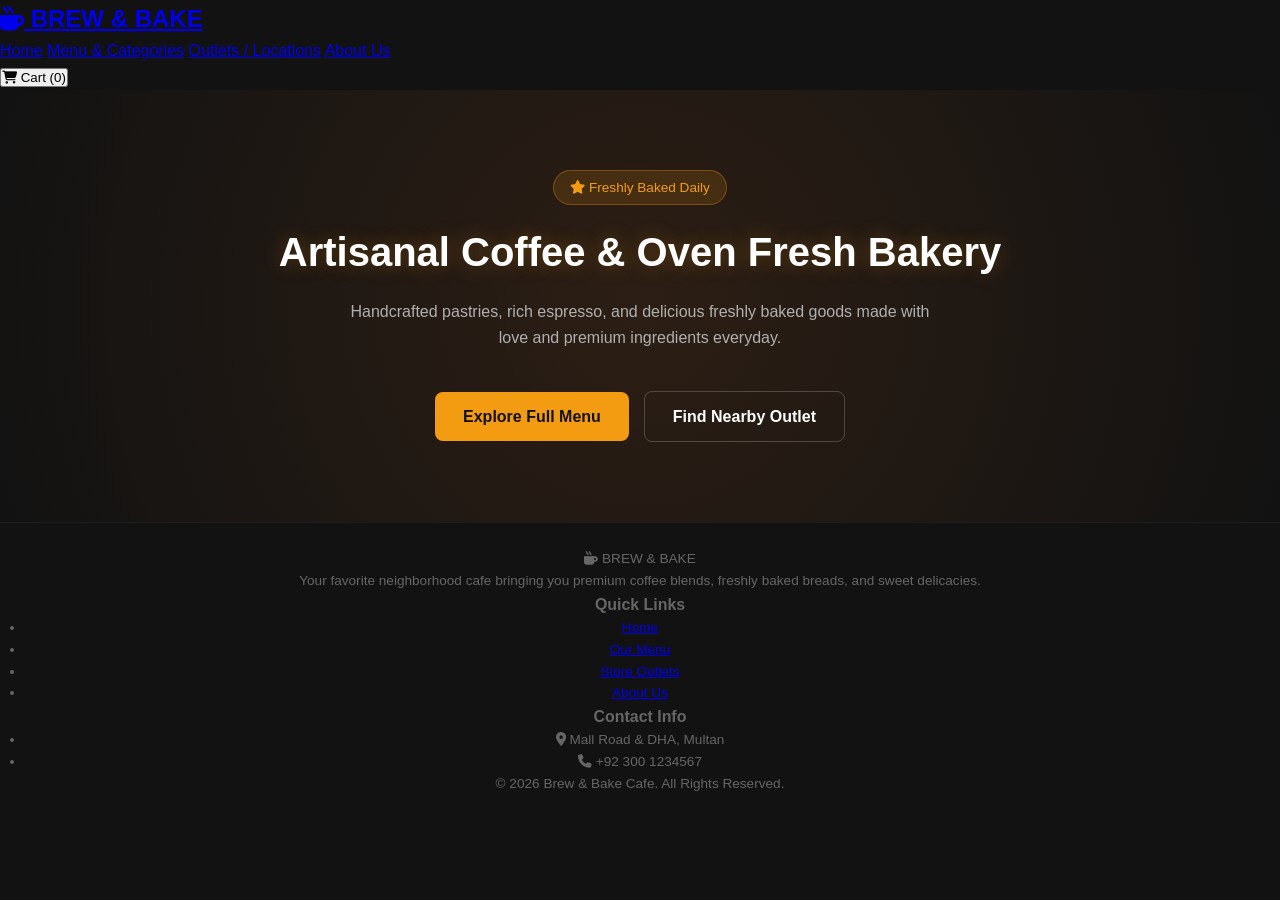
==== commit 23090936: "Add files via upload" ====
--- a/index.html
+++ b/index.html
@@ -3,125 +3,79 @@
 <head>
   <meta charset="UTF-8">
   <meta name="viewport" content="width=device-width, initial-scale=1.0">
-  <title>Brew & Bake | Artisanal Coffee & Fresh Bakery</title>
+  <title>Brew & Bake | Bakery & Cafe</title>
   <link rel="stylesheet" href="style.css">
+  <link rel="stylesheet" href="https://cdnjs.cloudflare.com/ajax/libs/font-awesome/6.4.0/css/all.min.css">
 </head>
 <body>
-  <header class="navbar">
-    <div class="logo">☕ Brew & Bake</div>
-    <nav>
-      <a href="#home">Home</a>
-      <a href="#menu">Menu</a>
-      <a href="#insights">Data Insights</a>
-      <a href="#about">About Us</a>
-      <!-- Navigation Mein Cart Button Add Kiya Gaya Hai -->
-      <button class="cart-btn" onclick="openCheckout()">🛒 Cart (<span id="cartCount">0</span>)</button>
-    </nav>
+
+  <!-- Header -->
+  <header class="main-header">
+    <div class="header-container">
+      <div class="logo">
+        <a href="index.html">
+          <span class="logo-icon"><i class="fa-solid fa-mug-hot"></i></span>
+          <span class="logo-text">BREW <span class="highlight">&</span> BAKE</span>
+        </a>
+      </div>
+      <nav class="nav-links">
+        <a href="index.html" class="active">Home</a>
+        <a href="menu.html">Menu & Categories</a>
+        <a href="outlets.html">Outlets / Locations</a>
+        <a href="about.html">About Us</a>
+      </nav>
+      <div class="header-actions">
+        <button class="cart-btn-header" onclick="alert('Cart is empty right now!')">
+          <i class="fa-solid fa-cart-shopping"></i> Cart (<span id="cart-count">0</span>)
+        </button>
+      </div>
+    </div>
   </header>
 
-  <!-- Floating Cart Button (Screen ke bottom-right par show hone ke liye) -->
-  <button class="floating-cart-btn" onclick="openCheckout()">
-    🛒 Cart (<span id="cartCount">0</span>)
-  </button>
-
-  <section id="home" class="hero">
+  <!-- Hero Section -->
+  <section class="hero">
     <div class="hero-content">
-      <span class="badge">Freshly Baked & Brewed Daily</span>
-      <h1>Where Artisanal Coffee Meets Oven-Fresh Perfection</h1>
-      <p>Savor hand-crafted espresso, slow-fermented sourdoughs, and decadent French pastries crafted with passion every single morning.</p>
+      <span class="badge"><i class="fa-solid fa-star"></i> Freshly Baked Daily</span>
+      <h1>Artisanal Coffee & Oven Fresh Bakery</h1>
+      <p>Handcrafted pastries, rich espresso, and delicious freshly baked goods made with love and premium ingredients everyday.</p>
       <div class="hero-buttons">
-        <a href="#menu" class="btn btn-primary">Explore Our Menu</a>
-        <a href="#insights" class="btn btn-secondary">View Sales Insights</a>
+        <a href="menu.html" class="btn btn-primary">Explore Full Menu</a>
+        <a href="outlets.html" class="btn btn-secondary">Find Nearby Outlet</a>
       </div>
     </div>
   </section>
 
-  <section id="menu" class="menu-section">
-    <div class="container">
-      <h2>Our Artisanal Menu</h2>
-      <p class="section-subtitle">Freshly brewed coffees, beverages, and handcrafted oven baked goods.</p>
-      <div class="menu-grid">
-        <div class="menu-card"><img src="images/espresso.jpg" alt="Espresso"><div class="card-content"><span class="item-cat">Coffee</span><h3>Espresso</h3><p class="price">Rs. 450</p><div class="cart-section"><span class="item-desc">Rich & bold shot</span><button class="add-to-cart-btn" onclick="addToCart('Espresso', 450)">Add to Cart</button></div></div></div>
-        <div class="menu-card"><img src="images/cappuccino.jpg" alt="Cappuccino"><div class="card-content"><span class="item-cat">Coffee</span><h3>Cappuccino</h3><p class="price">Rs. 550</p><div class="cart-section"><span class="item-desc">Classic frothy coffee</span><button class="add-to-cart-btn" onclick="addToCart('Cappuccino', 550)">Add to Cart</button></div></div></div>
-        <div class="menu-card"><img src="images/iced-latte.jpg" alt="Iced Latte"><div class="card-content"><span class="item-cat">Coffee</span><h3>Iced Latte</h3><p class="price">Rs. 600</p><div class="cart-section"><span class="item-desc">Cold refreshing brew</span><button class="add-to-cart-btn" onclick="addToCart('Iced Latte', 600)">Add to Cart</button></div></div></div>
-        <div class="menu-card"><img src="images/spanish-latte.jpg" alt="Spanish Latte"><div class="card-content"><span class="item-cat">Coffee</span><h3>Spanish Latte</h3><p class="price">Rs. 650</p><div class="cart-section"><span class="item-desc">Sweetened specialty coffee</span><button class="add-to-cart-btn" onclick="addToCart('Spanish Latte', 650)">Add to Cart</button></div></div></div>
-        <div class="menu-card"><img src="images/caramel-macchiato.jpg" alt="Caramel Macchiato"><div class="card-content"><span class="item-cat">Coffee</span><h3>Caramel Macchiato</h3><p class="price">Rs. 680</p><div class="cart-section"><span class="item-desc">Rich caramel flavor</span><button class="add-to-cart-btn" onclick="addToCart('Caramel Macchiato', 680)">Add to Cart</button></div></div></div>
-        <div class="menu-card"><img src="images/cold-brew.jpg" alt="Cold Brew"><div class="card-content"><span class="item-cat">Coffee</span><h3>Cold Brew</h3><p class="price">Rs. 500</p><div class="cart-section"><span class="item-desc">Slow steeped coffee</span><button class="add-to-cart-btn" onclick="addToCart('Cold Brew', 500)">Add to Cart</button></div></div></div>
-        <div class="menu-card"><img src="images/mocha.jpg" alt="Mocha"><div class="card-content"><span class="item-cat">Coffee</span><h3>Mocha</h3><p class="price">Rs. 620</p><div class="cart-section"><span class="item-desc">Espresso with chocolate</span><button class="add-to-cart-btn" onclick="addToCart('Mocha', 620)">Add to Cart</button></div></div></div>
-        <div class="menu-card"><img src="images/iced-americano.jpg" alt="Iced Americano"><div class="card-content"><span class="item-cat">Coffee</span><h3>Iced Americano</h3><p class="price">Rs. 480</p><div class="cart-section"><span class="item-desc">Crisp & light coffee</span><button class="add-to-cart-btn" onclick="addToCart('Iced Americano', 480)">Add to Cart</button></div></div></div>
-        <div class="menu-card"><img src="images/flat-white.jpg" alt="Flat White"><div class="card-content"><span class="item-cat">Coffee</span><h3>Flat White</h3><p class="price">Rs. 520</p><div class="cart-section"><span class="item-desc">Smooth steamed milk</span><button class="add-to-cart-btn" onclick="addToCart('Flat White', 520)">Add to Cart</button></div></div></div>
-        <div class="menu-card"><img src="images/vanilla-latte.jpg" alt="Vanilla Latte"><div class="card-content"><span class="item-cat">Coffee</span><h3>Vanilla Latte</h3><p class="price">Rs. 620</p><div class="cart-section"><span class="item-desc">Infused with vanilla</span><button class="add-to-cart-btn" onclick="addToCart('Vanilla Latte', 620)">Add to Cart</button></div></div></div>
-        <div class="menu-card"><img src="images/cortado.jpg" alt="Cortado"><div class="card-content"><span class="item-cat">Coffee</span><h3>Cortado</h3><p class="price">Rs. 490</p><div class="cart-section"><span class="item-desc">Equal espresso & milk</span><button class="add-to-cart-btn" onclick="addToCart('Cortado', 490)">Add to Cart</button></div></div></div>
-        <div class="menu-card"><img src="images/affogato.jpg" alt="Affogato"><div class="card-content"><span class="item-cat">Coffee</span><h3>Affogato</h3><p class="price">Rs. 580</p><div class="cart-section"><span class="item-desc">Espresso over ice cream</span><button class="add-to-cart-btn" onclick="addToCart('Affogato', 580)">Add to Cart</button></div></div></div>
-        <div class="menu-card"><img src="images/hazelnut-latte.jpg" alt="Hazelnut Latte"><div class="card-content"><span class="item-cat">Coffee</span><h3>Hazelnut Latte</h3><p class="price">Rs. 640</p><div class="cart-section"><span class="item-desc">Nutty aromatic brew</span><button class="add-to-cart-btn" onclick="addToCart('Hazelnut Latte', 640)">Add to Cart</button></div></div></div>
-        <div class="menu-card"><img src="images/turkish-coffee.jpg" alt="Turkish Coffee"><div class="card-content"><span class="item-cat">Coffee</span><h3>Turkish Coffee</h3><p class="price">Rs. 460</p><div class="cart-section"><span class="item-desc">Traditional unfiltered</span><button class="add-to-cart-btn" onclick="addToCart('Turkish Coffee', 460)">Add to Cart</button></div></div></div>
-        <div class="menu-card"><img src="images/iced-mocha.jpg" alt="Iced Mocha"><div class="card-content"><span class="item-cat">Coffee</span><h3>Iced Mocha</h3><p class="price">Rs. 650</p><div class="cart-section"><span class="item-desc">Chilled chocolate coffee</span><button class="add-to-cart-btn" onclick="addToCart('Iced Mocha', 650)">Add to Cart</button></div></div></div>
-        <div class="menu-card"><img src="images/sourdough-bread.jpg" alt="Sourdough Bread"><div class="card-content"><span class="item-cat">Bakery</span><h3>Sourdough Bread</h3><p class="price">Rs. 650</p><div class="cart-section"><span class="item-desc">Freshly baked loaf</span><button class="add-to-cart-btn" onclick="addToCart('Sourdough Bread', 650)">Add to Cart</button></div></div></div>
-        <div class="menu-card"><img src="images/almond-croissant.jpg" alt="Almond Croissant"><div class="card-content"><span class="item-cat">Bakery</span><h3>Almond Croissant</h3><p class="price">Rs. 550</p><div class="cart-section"><span class="item-desc">Flaky and buttery</span><button class="add-to-cart-btn" onclick="addToCart('Almond Croissant', 550)">Add to Cart</button></div></div></div>
-        <div class="menu-card"><img src="images/blueberry-muffin.jpg" alt="Blueberry Muffin"><div class="card-content"><span class="item-cat">Bakery</span><h3>Blueberry Muffin</h3><p class="price">Rs. 400</p><div class="cart-section"><span class="item-desc">Sweet and fruity</span><button class="add-to-cart-btn" onclick="addToCart('Blueberry Muffin', 400)">Add to Cart</button></div></div></div>
-        <div class="menu-card"><img src="images/chocolate-croissant.jpg" alt="Chocolate Croissant"><div class="card-content"><span class="item-cat">Bakery</span><h3>Chocolate Croissant</h3><p class="price">Rs. 500</p><div class="cart-section"><span class="item-desc">Filled with dark choc</span><button class="add-to-cart-btn" onclick="addToCart('Chocolate Croissant', 500)">Add to Cart</button></div></div></div>
-        <div class="menu-card"><img src="images/cheese-danish.jpg" alt="Cheese Danish"><div class="card-content"><span class="item-cat">Bakery</span><h3>Cheese Danish</h3><p class="price">Rs. 480</p><div class="cart-section"><span class="item-desc">Savory cheese pastry</span><button class="add-to-cart-btn" onclick="addToCart('Cheese Danish', 480)">Add to Cart</button></div></div></div>
-        <div class="menu-card"><img src="images/butter-croissant.jpg" alt="Butter Croissant"><div class="card-content"><span class="item-cat">Bakery</span><h3>Butter Croissant</h3><p class="price">Rs. 450</p><div class="cart-section"><span class="item-desc">Classic French butter</span><button class="add-to-cart-btn" onclick="addToCart('Butter Croissant', 450)">Add to Cart</button></div></div></div>
-        <div class="menu-card"><img src="images/chocolate-brownie.jpg" alt="Chocolate Brownie"><div class="card-content"><span class="item-cat">Bakery</span><h3>Chocolate Brownie</h3><p class="price">Rs. 420</p><div class="cart-section"><span class="item-desc">Fudgy dark chocolate</span><button class="add-to-cart-btn" onclick="addToCart('Chocolate Brownie', 420)">Add to Cart</button></div></div></div>
-        <div class="menu-card"><img src="images/garlic-loaf.jpg" alt="Garlic Loaf"><div class="card-content"><span class="item-cat">Bakery</span><h3>Garlic Loaf</h3><p class="price">Rs. 500</p><div class="cart-section"><span class="item-desc">Herb garlic butter bread</span><button class="add-to-cart-btn" onclick="addToCart('Garlic Loaf', 500)">Add to Cart</button></div></div></div>
-        <div class="menu-card"><img src="images/cinnamon-roll.jpg" alt="Cinnamon Roll"><div class="card-content"><span class="item-cat">Bakery</span><h3>Cinnamon Roll</h3><p class="price">Rs. 460</p><div class="cart-section"><span class="item-desc">Warm cinnamon glaze</span><button class="add-to-cart-btn" onclick="addToCart('Cinnamon Roll', 460)">Add to Cart</button></div></div></div>
-        <div class="menu-card"><img src="images/red-velvet.jpg" alt="Red Velvet Slice"><div class="card-content"><span class="item-cat">Bakery</span><h3>Red Velvet Slice</h3><p class="price">Rs. 550</p><div class="cart-section"><span class="item-desc">Soft cream cheese cake</span><button class="add-to-cart-btn" onclick="addToCart('Red Velvet Slice', 550)">Add to Cart</button></div></div></div>
-        <div class="menu-card"><img src="images/apple-pie.jpg" alt="Apple Pie Slice"><div class="card-content"><span class="item-cat">Bakery</span><h3>Apple Pie Slice</h3><p class="price">Rs. 480</p><div class="cart-section"><span class="item-desc">Freshly baked slice</span><button class="add-to-cart-btn" onclick="addToCart('Apple Pie Slice', 480)">Add to Cart</button></div></div></div>
-        <div class="menu-card"><img src="images/bagel.jpg" alt="Bagel with Cream Cheese"><div class="card-content"><span class="item-cat">Bakery</span><h3>Bagel with Cream Cheese</h3><p class="price">Rs. 420</p><div class="cart-section"><span class="item-desc">Soft toasted bagel</span><button class="add-to-cart-btn" onclick="addToCart('Bagel with Cream Cheese', 420)">Add to Cart</button></div></div></div>
-        <div class="menu-card"><img src="images/banana-bread.jpg" alt="Banana Bread Slice"><div class="card-content"><span class="item-cat">Bakery</span><h3>Banana Bread Slice</h3><p class="price">Rs. 380</p><div class="cart-section"><span class="item-desc">Moist homemade slice</span><button class="add-to-cart-btn" onclick="addToCart('Banana Bread Slice', 380)">Add to Cart</button></div></div></div>
-        <div class="menu-card"><img src="images/macarons.jpg" alt="Macarons Box"><div class="card-content"><span class="item-cat">Bakery</span><h3>Macarons Box (4pcs)</h3><p class="price">Rs. 750</p><div class="cart-section"><span class="item-desc">Assorted French flavors</span><button class="add-to-cart-btn" onclick="addToCart('Macarons Box (4pcs)', 750)">Add to Cart</button></div></div></div>
-        <div class="menu-card"><img src="images/focaccia.jpg" alt="Focaccia Bread"><div class="card-content"><span class="item-cat">Bakery</span><h3>Focaccia Bread</h3><p class="price">Rs. 580</p><div class="cart-section"><span class="item-desc">Italian olive oil bread</span><button class="add-to-cart-btn" onclick="addToCart('Focaccia Bread', 580)">Add to Cart</button></div></div></div>
+  <!-- Footer -->
+  <footer class="main-footer">
+    <div class="footer-container">
+      <div class="footer-col brand-col">
+        <div class="footer-logo">
+          <span class="logo-icon"><i class="fa-solid fa-mug-hot"></i></span>
+          <span class="logo-text">BREW <span class="highlight">&</span> BAKE</span>
+        </div>
+        <p>Your favorite neighborhood cafe bringing you premium coffee blends, freshly baked breads, and sweet delicacies.</p>
+      </div>
+      <div class="footer-col">
+        <h3>Quick Links</h3>
+        <ul>
+          <li><a href="index.html">Home</a></li>
+          <li><a href="menu.html">Our Menu</a></li>
+          <li><a href="outlets.html">Store Outlets</a></li>
+          <li><a href="about.html">About Us</a></li>
+        </ul>
+      </div>
+      <div class="footer-col">
+        <h3>Contact Info</h3>
+        <ul class="contact-info">
+          <li><i class="fa-solid fa-location-dot"></i> Mall Road & DHA, Multan</li>
+          <li><i class="fa-solid fa-phone"></i> +92 300 1234567</li>
+        </ul>
       </div>
     </div>
-  </section>
+    <div class="footer-bottom">
+      <p>&copy; 2026 Brew & Bake Cafe. All Rights Reserved.</p>
+    </div>
+  </footer>
 
-  <section id="insights" class="insights-section">
-    <div class="container">
-      <h2>Sales & Data Insights</h2>
-      <p class="section-subtitle">Real-time performance analytics from our recent 30-order sales dataset.</p>
-      <div class="kpis">
-        <div class="kpi"><span class="kpi-number" id="kpiSales">0</span><span class="kpi-label">Total Sales (Rs)</span></div>
-        <div class="kpi"><span class="kpi-number" id="kpiOrders">0</span><span class="kpi-label">Total Orders</span></div>
-        <div class="kpi"><span class="kpi-number" id="kpiAvg">0</span><span class="kpi-label">Average Order Value (Rs)</span></div>
-      </div>
-      <h3>Product Revenue Breakdown</h3>
-      <div id="barChart" class="bars"></div>
-      <p class="source">Source: Brew & Bake verified order logs, Oct 2026 (30 orders analysis).</p>
-      <div class="insights-grid">
-        <div class="insight-card"><h4>Key Findings</h4><ul><li><strong>Spanish Latte & Iced Latte</strong> are top revenue drivers among beverages.</li><li>Bakery items like <strong>Sourdough Bread & Almond Croissant</strong> account for over 45% of total sales volume.</li><li>Average order ticket size remains strong at approximately <strong>Rs 1,300+</strong>.</li></ul></div>
-        <div class="insight-card"><h4>Business Recommendations</h4><ul><li>Create morning bundle deals pairing specialty coffees with sourdough products.</li><li>Optimize bakery production schedules around peak afternoon hours (2 PM – 5 PM).</li></ul></div>
-      </div>
-    </div>
-  </section>
-
-  <section id="about" class="about-section">
-    <div class="container"><h2>About The Data</h2><p>This data reflects sample sales transactions recorded over 30 orders during October 2026. Data was cleaned and summarized using Google Sheets before rendering into interactive web components.</p></div>
-  </section>
-
-  <footer><p>&copy; 2026 Brew & Bake. All Rights Reserved. Built for D4WEE Tier 2 Final Project.</p></footer>
-
-  <!-- Modal / Bill Section Fixed & Complete -->
-  <div id="checkoutModal" class="modal" style="display: none;">
-    <div class="modal-content">
-      <span class="close-btn" onclick="closeCheckout()">&times;</span>
-      <h2>Complete Your Order</h2>
-      
-      <!-- Cart Items List Section -->
-      <div id="cartItemsList" style="margin-bottom: 15px; border-bottom: 1px solid #444; padding-bottom: 10px;">
-        <p style="color: #bbb;"></p>
-      </div>
-
-      <form id="checkoutForm" onsubmit="submitOrder(event)">
-        <div class="form-group"><label>Full Name:</label><input type="text" id="custName" placeholder="Enter Your Full Name" required></div>
-        <div class="form-group"><label>Phone Number:</label><input type="text" id="custPhone" placeholder="0300-1234567" required></div>
-        <div class="form-group"><label>Delivery / Dining Location:</label><input type="text" id="custLocation" value="Gulgasht Colony, Street 4, Multan" required></div>
-        <div class="form-group"><label>Preferred Timing:</label><input type="text" id="custTiming" value="ASAP (Within 30-40 mins)" required></div>
-        <button type="submit" class="btn btn-primary" style="width:100%; margin-top:15px;">Confirm Order</button>
-      </form>
-      <div id="orderSuccessMsg" style="display:none; margin-top:15px; color:#f39c12; font-weight:600; text-align:center;"></div>
-    </div>
-  </div>
-
-  <script src="script.js" defer></script>
 </body>
 </html>
